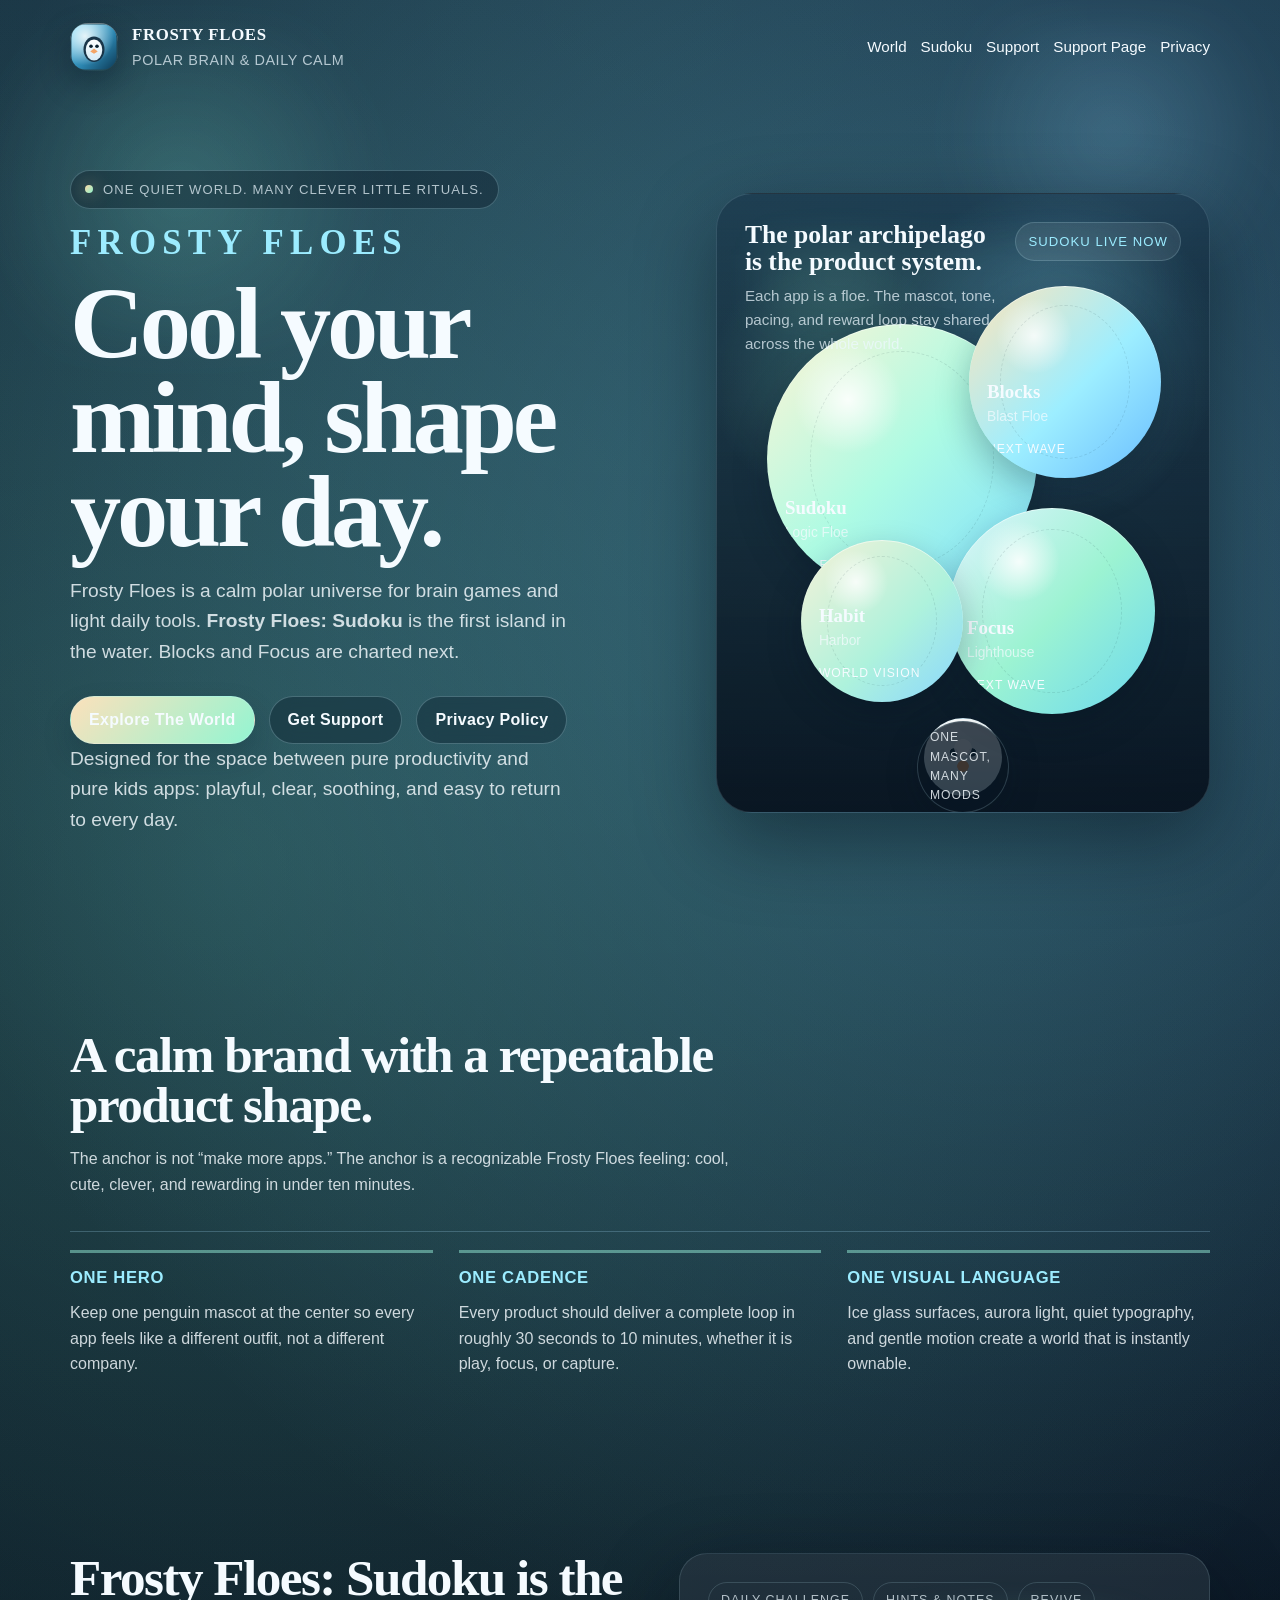
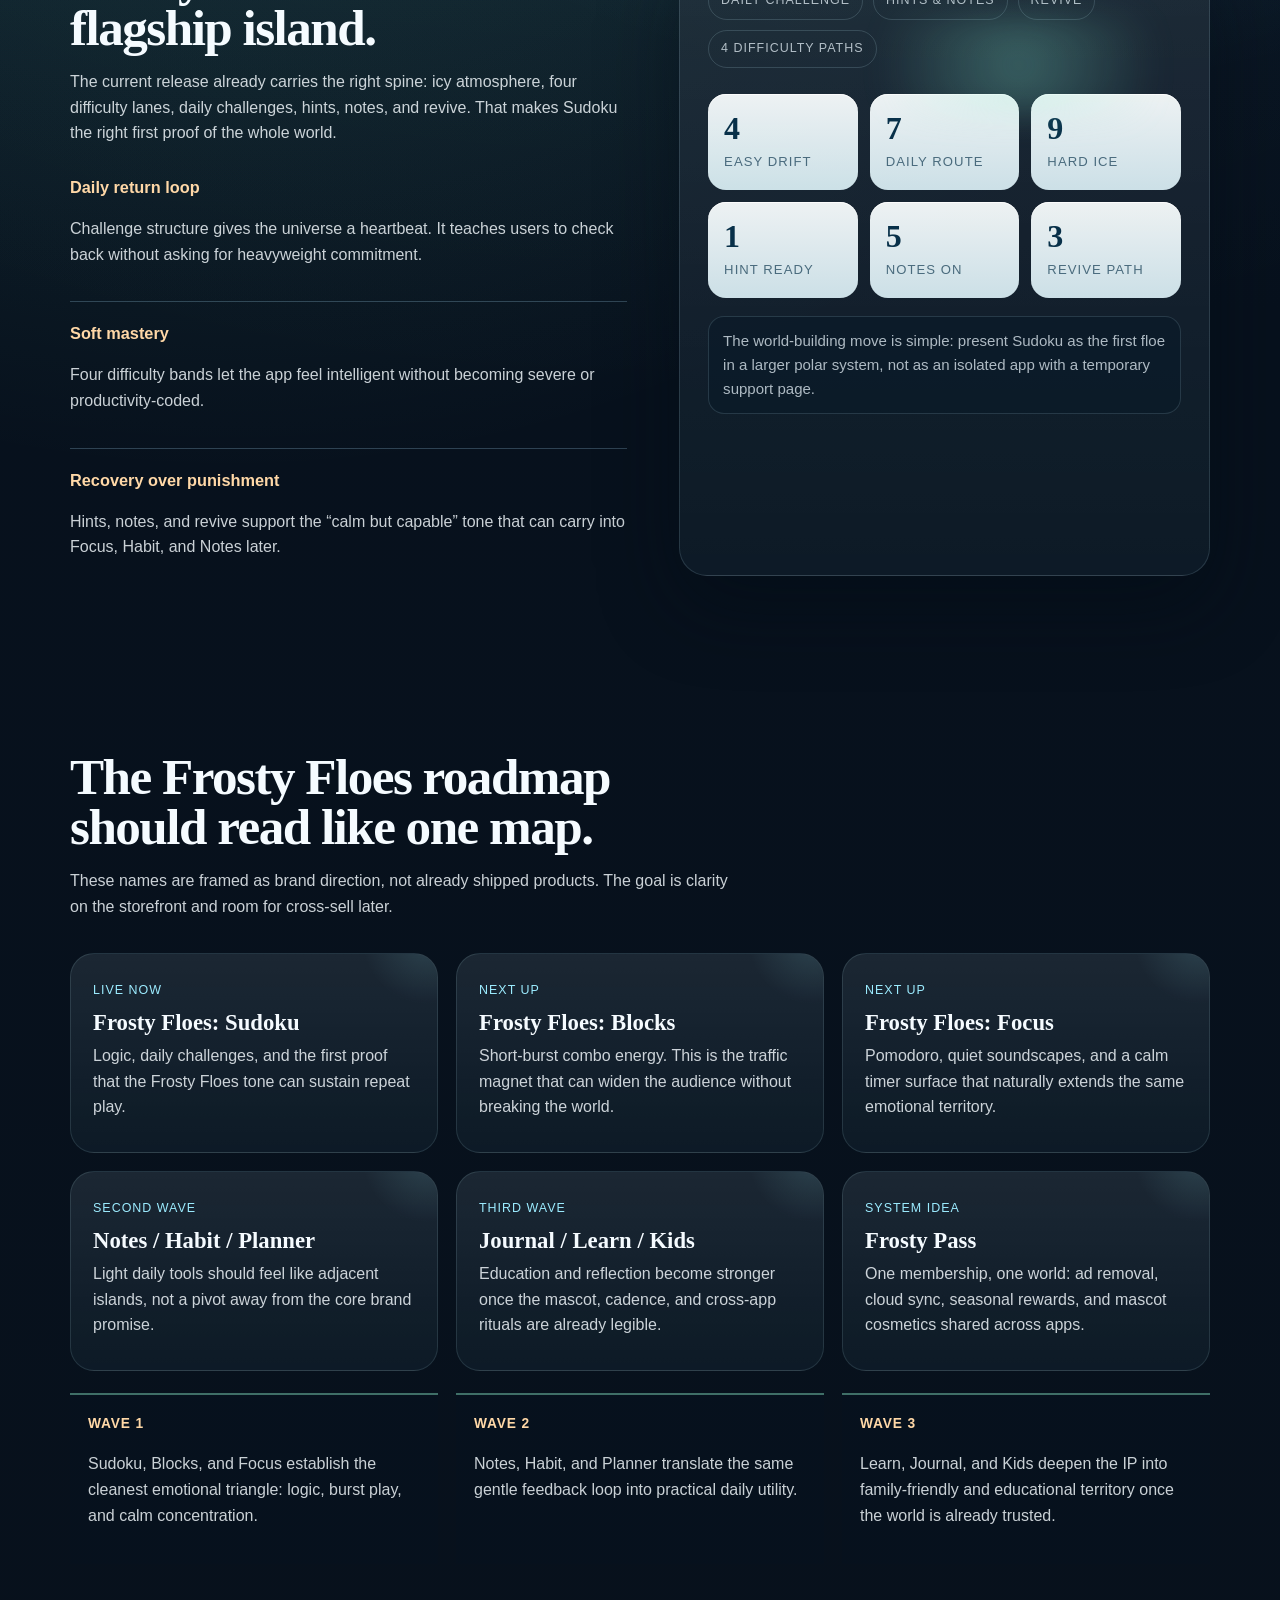
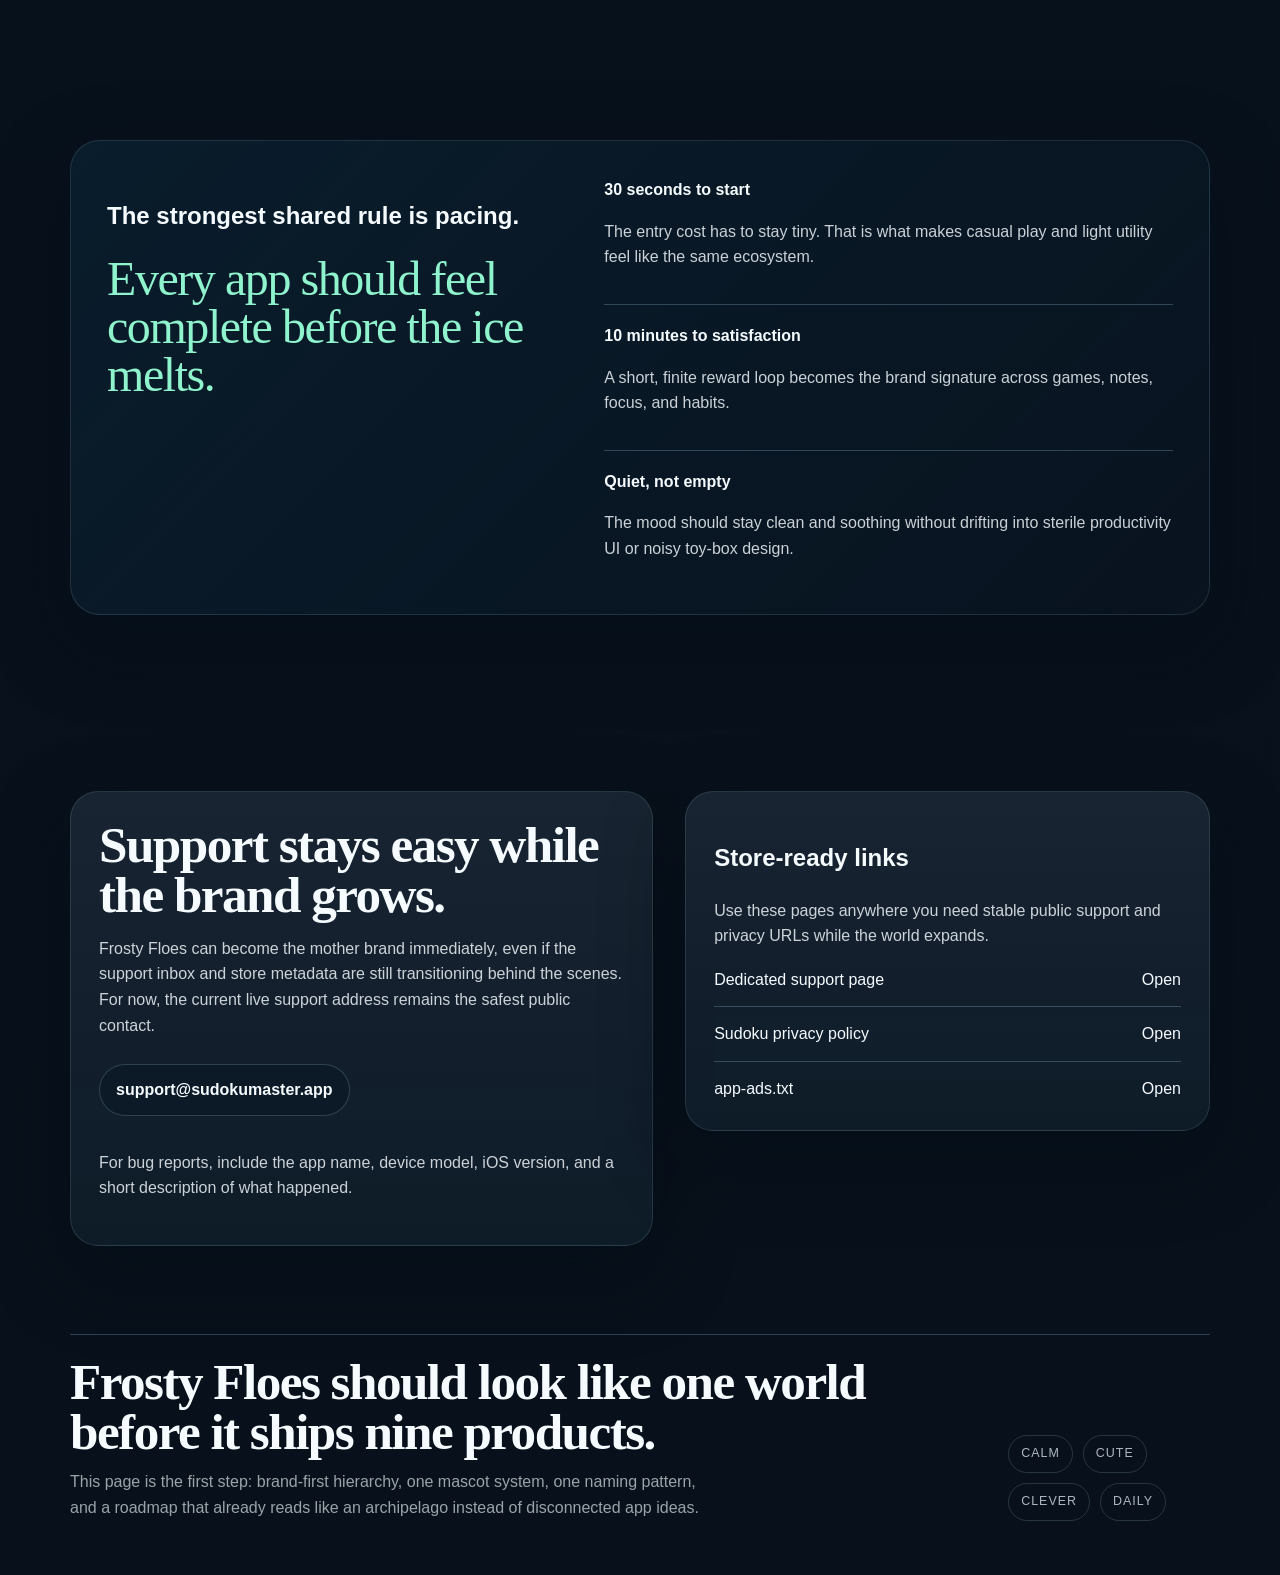
==== index.html @ fed58e24 "Initial Frosty Floes brand site" ====
<!DOCTYPE html>
<html lang="en">
<head>
  <meta charset="UTF-8">
  <meta name="viewport" content="width=device-width, initial-scale=1.0">
  <title>Frosty Floes | Cool Your Mind, Shape Your Day</title>
  <link rel="icon" href="./assets/frosty-floes-mark.svg" type="image/svg+xml">
  <link rel="stylesheet" href="./assets/frosty-floes-brand.css">
  <meta
    name="description"
    content="Frosty Floes is a calm polar world for brain games and light daily tools. Frosty Floes: Sudoku is live now, with Blocks and Focus charted next."
  >
  <style>
    :root {
      --bg-night: #07111d;
      --bg-deep: #0b2034;
      --ice: #edf8ff;
      --mist: rgba(237, 248, 255, 0.72);
      --line: rgba(173, 226, 255, 0.24);
      --line-strong: rgba(173, 226, 255, 0.52);
      --aqua: #9cecff;
      --mint: #8ff4cd;
      --sun: #ffd8a7;
      --ink: #f5fbff;
      --ink-soft: rgba(245, 251, 255, 0.82);
      --panel: rgba(10, 25, 40, 0.56);
      --panel-strong: rgba(10, 25, 40, 0.82);
      --shadow: 0 28px 80px rgba(2, 10, 20, 0.46);
      --content-width: min(1140px, calc(100vw - 40px));
      --title-font: "Iowan Old Style", "Palatino Linotype", "Book Antiqua", Georgia, serif;
      --body-font: "Avenir Next", "Trebuchet MS", "Segoe UI", sans-serif;
    }

    * {
      box-sizing: border-box;
    }

    html {
      scroll-behavior: smooth;
    }

    body {
      margin: 0;
      font-family: var(--body-font);
      color: var(--ink);
      background:
        radial-gradient(circle at 18% 18%, rgba(118, 243, 207, 0.2), transparent 30%),
        radial-gradient(circle at 78% 12%, rgba(114, 213, 255, 0.28), transparent 26%),
        radial-gradient(circle at 50% 0%, rgba(190, 255, 234, 0.08), transparent 42%),
        linear-gradient(180deg, #0d2236 0%, var(--bg-night) 40%, #08111b 100%);
      line-height: 1.6;
      overflow-x: hidden;
    }

    body::before,
    body::after {
      content: "";
      position: fixed;
      inset: auto;
      pointer-events: none;
      z-index: 0;
      filter: blur(18px);
      opacity: 0.78;
      mix-blend-mode: screen;
    }

    body::before {
      top: 4%;
      left: -8%;
      width: 44vw;
      height: 24vw;
      background: radial-gradient(circle, rgba(119, 255, 214, 0.24), transparent 62%);
      animation: aurora-drift 15s ease-in-out infinite alternate;
    }

    body::after {
      top: 2%;
      right: -6%;
      width: 38vw;
      height: 18vw;
      background: radial-gradient(circle, rgba(124, 201, 255, 0.26), transparent 60%);
      animation: aurora-drift 18s ease-in-out infinite alternate-reverse;
    }

    a {
      color: inherit;
    }

    .site-shell {
      position: relative;
      z-index: 1;
    }

    .topbar {
      width: var(--content-width);
      margin: 0 auto;
      padding: 22px 0 0;
      display: flex;
      align-items: center;
      justify-content: space-between;
      gap: 20px;
    }

    .brand-lockup {
      display: flex;
      align-items: center;
      gap: 14px;
      text-decoration: none;
    }

    .brand-mark {
      width: 48px;
      height: 48px;
      border-radius: 18px;
      box-shadow:
        inset 0 1px 0 rgba(255, 255, 255, 0.35),
        0 12px 30px rgba(4, 18, 31, 0.34);
      display: block;
    }

    .brand-text strong {
      display: block;
      font-family: var(--title-font);
      font-size: 1.05rem;
      letter-spacing: 0.04em;
      text-transform: uppercase;
    }

    .brand-text span {
      display: block;
      color: var(--mist);
      font-size: 0.9rem;
      letter-spacing: 0.04em;
      text-transform: uppercase;
    }

    .nav-links {
      display: flex;
      flex-wrap: wrap;
      gap: 14px;
      justify-content: flex-end;
      font-size: 0.95rem;
    }

    .nav-links a {
      color: var(--ink-soft);
      text-decoration: none;
    }

    .nav-links a:hover,
    .nav-links a:focus-visible {
      color: var(--mint);
    }

    .hero {
      min-height: calc(100svh - 30px);
      padding: 34px 0 42px;
      display: flex;
      align-items: center;
    }

    .hero-grid {
      width: var(--content-width);
      margin: 0 auto;
      display: grid;
      grid-template-columns: minmax(0, 1.1fr) minmax(320px, 0.9fr);
      gap: 42px;
      align-items: center;
    }

    .eyebrow {
      display: inline-flex;
      align-items: center;
      gap: 10px;
      padding: 8px 14px;
      border-radius: 999px;
      border: 1px solid rgba(189, 242, 255, 0.24);
      background: rgba(8, 21, 35, 0.38);
      color: var(--mist);
      font-size: 0.82rem;
      letter-spacing: 0.08em;
      text-transform: uppercase;
    }

    .eyebrow::before {
      content: "";
      width: 8px;
      height: 8px;
      border-radius: 999px;
      background: linear-gradient(135deg, var(--sun), var(--mint));
      box-shadow: 0 0 18px rgba(255, 210, 144, 0.75);
    }

    .hero-copy h1 {
      margin: 18px 0 16px;
      font-family: var(--title-font);
      font-size: clamp(3.4rem, 8vw, 6.7rem);
      line-height: 0.92;
      letter-spacing: -0.04em;
      text-wrap: balance;
    }

    .hero-copy h1 span {
      display: block;
      font-size: 0.34em;
      letter-spacing: 0.18em;
      text-transform: uppercase;
      color: var(--aqua);
      margin-bottom: 18px;
    }

    .hero-copy p {
      max-width: 31rem;
      margin: 0;
      color: var(--ink-soft);
      font-size: clamp(1.06rem, 2.2vw, 1.2rem);
    }

    .hero-actions {
      display: flex;
      flex-wrap: wrap;
      gap: 14px;
      margin-top: 28px;
    }

    .button {
      display: inline-flex;
      align-items: center;
      justify-content: center;
      gap: 10px;
      min-height: 48px;
      padding: 0 18px;
      border-radius: 999px;
      border: 1px solid rgba(198, 242, 255, 0.26);
      text-decoration: none;
      font-weight: 700;
      letter-spacing: 0.02em;
      transition: transform 160ms ease, border-color 160ms ease, background 160ms ease;
    }

    .button:hover,
    .button:focus-visible {
      transform: translateY(-2px);
      border-color: rgba(198, 242, 255, 0.52);
    }

    .button-primary {
      color: #032031;
      background: linear-gradient(135deg, #fce1bb 0%, #93f5d2 100%);
      box-shadow: 0 14px 28px rgba(7, 33, 44, 0.22);
    }

    .button-secondary {
      color: var(--ink);
      background: rgba(7, 24, 37, 0.38);
      backdrop-filter: blur(10px);
    }

    .launch-note {
      margin-top: 20px;
      color: rgba(245, 251, 255, 0.68);
      font-size: 0.95rem;
    }

    .hero-map {
      position: relative;
      min-height: 620px;
      isolation: isolate;
      border-radius: 36px;
      border: 1px solid rgba(198, 242, 255, 0.14);
      background:
        radial-gradient(circle at 68% 26%, rgba(120, 229, 255, 0.24), transparent 30%),
        radial-gradient(circle at 24% 30%, rgba(144, 248, 208, 0.18), transparent 22%),
        linear-gradient(180deg, rgba(11, 25, 40, 0.38), rgba(7, 17, 29, 0.92)),
        linear-gradient(180deg, rgba(32, 95, 138, 0.16), rgba(11, 33, 47, 0.06));
      box-shadow: var(--shadow);
      overflow: hidden;
    }

    .hero-map::before {
      content: "";
      position: absolute;
      inset: 7% 8% auto 8%;
      height: 90px;
      background:
        radial-gradient(circle at 20% 40%, rgba(153, 244, 204, 0.16), transparent 46%),
        radial-gradient(circle at 72% 54%, rgba(166, 231, 255, 0.16), transparent 44%);
      filter: blur(18px);
      opacity: 0.8;
      animation: aurora-drift 12s ease-in-out infinite alternate;
    }

    .map-title {
      position: absolute;
      top: 28px;
      left: 28px;
      right: 28px;
      z-index: 3;
      display: flex;
      align-items: flex-start;
      justify-content: space-between;
      gap: 16px;
    }

    .map-title h2 {
      margin: 0;
      font-family: var(--title-font);
      font-size: 1.6rem;
      line-height: 1.05;
    }

    .map-title p {
      margin: 8px 0 0;
      max-width: 19rem;
      color: var(--mist);
      font-size: 0.95rem;
    }

    .status-tag {
      padding: 8px 12px;
      border-radius: 999px;
      background: rgba(255, 255, 255, 0.08);
      border: 1px solid rgba(198, 242, 255, 0.18);
      color: var(--aqua);
      white-space: nowrap;
      font-size: 0.82rem;
      letter-spacing: 0.08em;
      text-transform: uppercase;
    }

    .island {
      position: absolute;
      z-index: 2;
      display: flex;
      flex-direction: column;
      justify-content: flex-end;
      padding: 18px;
      border-radius: 999px;
      color: #062537;
      text-decoration: none;
      box-shadow:
        inset 0 1px 0 rgba(255, 255, 255, 0.54),
        0 14px 34px rgba(4, 18, 31, 0.28);
      transition: transform 180ms ease, box-shadow 180ms ease;
      overflow: hidden;
    }

    .island:hover,
    .island:focus-visible {
      transform: translateY(-5px) scale(1.015);
      box-shadow:
        inset 0 1px 0 rgba(255, 255, 255, 0.54),
        0 18px 40px rgba(4, 18, 31, 0.34);
    }

    .island::before {
      content: "";
      position: absolute;
      inset: 10% 16%;
      border-radius: 50%;
      border: 1px dashed rgba(7, 31, 46, 0.1);
    }

    .island strong,
    .island span,
    .island small {
      position: relative;
      z-index: 1;
    }

    .island strong {
      display: block;
      font-family: var(--title-font);
      font-size: 1.18rem;
      line-height: 1;
    }

    .island span {
      display: block;
      margin-top: 5px;
      font-size: 0.86rem;
      opacity: 0.72;
    }

    .island small {
      margin-top: 12px;
      font-size: 0.76rem;
      letter-spacing: 0.08em;
      text-transform: uppercase;
    }

    .island-sudoku {
      top: 130px;
      left: 50px;
      width: 270px;
      height: 270px;
      background:
        radial-gradient(circle at 30% 28%, rgba(255, 255, 255, 0.88), transparent 20%),
        linear-gradient(135deg, #fff4d5 0%, #aefbe3 50%, #7ddfff 100%);
      animation: floe-bob 7s ease-in-out infinite;
    }

    .island-blocks {
      top: 92px;
      right: 48px;
      width: 192px;
      height: 192px;
      background:
        radial-gradient(circle at 34% 26%, rgba(255, 255, 255, 0.8), transparent 20%),
        linear-gradient(135deg, #ffe5bb 0%, #9deeff 55%, #69bcff 100%);
      animation: floe-bob 8s ease-in-out infinite 0.8s;
    }

    .island-focus {
      right: 54px;
      bottom: 98px;
      width: 206px;
      height: 206px;
      background:
        radial-gradient(circle at 34% 26%, rgba(255, 255, 255, 0.86), transparent 20%),
        linear-gradient(135deg, #dff4ff 0%, #9cf3d2 52%, #6ad8ef 100%);
      animation: floe-bob 8.8s ease-in-out infinite 1.2s;
    }

    .island-habit {
      left: 84px;
      bottom: 110px;
      width: 162px;
      height: 162px;
      background:
        radial-gradient(circle at 34% 26%, rgba(255, 255, 255, 0.82), transparent 20%),
        linear-gradient(135deg, #f7f2d8 0%, #aef2dc 58%, #89d6ff 100%);
      animation: floe-bob 9.4s ease-in-out infinite 0.4s;
    }

    .route {
      position: absolute;
      border-top: 1px dashed rgba(185, 238, 255, 0.24);
      transform-origin: left center;
    }

    .route-a {
      left: 250px;
      top: 238px;
      width: 150px;
      transform: rotate(-18deg);
    }

    .route-b {
      left: 220px;
      top: 348px;
      width: 208px;
      transform: rotate(24deg);
    }

    .route-c {
      right: 164px;
      bottom: 178px;
      width: 136px;
      transform: rotate(-46deg);
    }

    .penguin-crest {
      position: absolute;
      left: 50%;
      bottom: 16px;
      transform: translateX(-50%);
      display: grid;
      place-items: center;
      z-index: 1;
      width: 78px;
      height: 78px;
      border-radius: 50%;
      border: 1px solid rgba(211, 245, 255, 0.24);
      background:
        radial-gradient(circle at 50% 38%, rgba(255, 255, 255, 0.92) 0 14%, transparent 15%),
        radial-gradient(circle at 38% 44%, #08202f 0 6%, transparent 7%),
        radial-gradient(circle at 62% 44%, #08202f 0 6%, transparent 7%),
        radial-gradient(circle at 50% 62%, #f3a35f 0 9%, transparent 10%),
        linear-gradient(180deg, rgba(253, 255, 255, 0.96), rgba(210, 235, 244, 0.94));
      color: #0c2e42;
      box-shadow:
        inset 0 1px 0 rgba(255, 255, 255, 0.45),
        0 18px 36px rgba(4, 18, 31, 0.34);
      animation: crest-glow 6s ease-in-out infinite;
    }

    .penguin-crest span {
      position: absolute;
      bottom: -18px;
      display: inline-flex;
      align-items: center;
      justify-content: center;
      min-width: 92px;
      padding: 6px 12px;
      border-radius: 999px;
      background: rgba(9, 22, 35, 0.78);
      border: 1px solid rgba(198, 242, 255, 0.18);
      color: var(--ink-soft);
      font-size: 0.76rem;
      letter-spacing: 0.08em;
      text-transform: uppercase;
    }

    section {
      width: var(--content-width);
      margin: 0 auto;
      padding: 88px 0;
    }

    .section-header {
      max-width: 42rem;
      margin-bottom: 34px;
    }

    .section-header p,
    .body-copy {
      color: var(--ink-soft);
    }

    .section-header h2,
    .feature-copy h2,
    .support-callout h2,
    .closing-copy h2 {
      margin: 0 0 12px;
      font-family: var(--title-font);
      font-size: clamp(2.2rem, 4vw, 3.2rem);
      line-height: 0.98;
      letter-spacing: -0.03em;
    }

    .principles {
      display: grid;
      grid-template-columns: repeat(3, minmax(0, 1fr));
      gap: 26px;
      padding-top: 18px;
      border-top: 1px solid var(--line);
    }

    .principle {
      padding-top: 12px;
      border-top: 3px solid rgba(148, 236, 213, 0.5);
    }

    .principle strong {
      display: block;
      margin-bottom: 8px;
      font-size: 1.04rem;
      letter-spacing: 0.04em;
      text-transform: uppercase;
      color: var(--aqua);
    }

    .principle p {
      margin: 0;
      color: var(--ink-soft);
    }

    .feature-grid {
      display: grid;
      grid-template-columns: minmax(0, 1.04fr) minmax(0, 0.96fr);
      gap: 34px;
      align-items: stretch;
    }

    .feature-copy {
      padding-right: 18px;
    }

    .feature-list {
      display: grid;
      gap: 18px;
      margin-top: 28px;
    }

    .feature-item {
      padding: 0 0 18px;
      border-bottom: 1px solid var(--line);
    }

    .feature-item:last-child {
      border-bottom: none;
      padding-bottom: 0;
    }

    .feature-item strong {
      display: block;
      margin-bottom: 6px;
      color: var(--sun);
      font-size: 1.02rem;
    }

    .feature-visual {
      position: relative;
      padding: 28px;
      border-radius: 28px;
      background:
        linear-gradient(180deg, rgba(255, 255, 255, 0.08), rgba(255, 255, 255, 0.02)),
        var(--panel);
      border: 1px solid rgba(198, 242, 255, 0.14);
      box-shadow: var(--shadow);
      overflow: hidden;
    }

    .feature-visual::before {
      content: "";
      position: absolute;
      inset: auto -10% 74% 18%;
      height: 100px;
      background: radial-gradient(circle, rgba(136, 241, 214, 0.28), transparent 56%);
      filter: blur(16px);
    }

    .sudoku-board {
      display: grid;
      grid-template-columns: repeat(3, minmax(0, 1fr));
      gap: 12px;
      margin-top: 26px;
    }

    .sudoku-cell {
      padding: 18px 16px;
      border-radius: 18px;
      background:
        linear-gradient(180deg, rgba(251, 255, 255, 0.94), rgba(224, 245, 251, 0.9));
      color: #083049;
      min-height: 96px;
      display: flex;
      flex-direction: column;
      justify-content: space-between;
      box-shadow: inset 0 1px 0 rgba(255, 255, 255, 0.82);
    }

    .sudoku-cell strong {
      font-family: var(--title-font);
      font-size: 2rem;
      line-height: 1;
    }

    .sudoku-cell span {
      font-size: 0.82rem;
      text-transform: uppercase;
      letter-spacing: 0.08em;
      color: rgba(8, 48, 73, 0.68);
    }

    .mini-note {
      margin-top: 18px;
      padding: 12px 14px;
      border-radius: 16px;
      border: 1px solid rgba(198, 242, 255, 0.14);
      background: rgba(7, 25, 39, 0.42);
      color: var(--mist);
      font-size: 0.94rem;
    }

    .world-grid {
      display: grid;
      grid-template-columns: repeat(3, minmax(0, 1fr));
      gap: 18px;
    }

    .world-card {
      position: relative;
      padding: 22px 22px 20px;
      border-radius: 24px;
      background:
        linear-gradient(180deg, rgba(255, 255, 255, 0.08), rgba(255, 255, 255, 0.02)),
        var(--panel);
      border: 1px solid rgba(198, 242, 255, 0.12);
      min-height: 200px;
      overflow: hidden;
    }

    .world-card::before {
      content: "";
      position: absolute;
      inset: auto -18% 70% auto;
      width: 150px;
      height: 150px;
      border-radius: 50%;
      background: radial-gradient(circle, rgba(154, 238, 255, 0.14), transparent 62%);
    }

    .world-card strong {
      display: block;
      margin: 0 0 8px;
      font-family: var(--title-font);
      font-size: 1.42rem;
      line-height: 1.04;
    }

    .world-card .status {
      display: inline-block;
      margin-bottom: 10px;
      color: var(--aqua);
      font-size: 0.78rem;
      letter-spacing: 0.08em;
      text-transform: uppercase;
    }

    .world-card p {
      margin: 0;
      color: var(--ink-soft);
    }

    .timeline {
      display: grid;
      grid-template-columns: repeat(3, minmax(0, 1fr));
      gap: 18px;
      margin-top: 22px;
    }

    .timeline-step {
      padding: 18px 18px 20px;
      border-top: 2px solid rgba(143, 244, 205, 0.42);
      background: rgba(7, 21, 34, 0.3);
    }

    .timeline-step strong {
      display: block;
      margin-bottom: 8px;
      color: var(--sun);
      letter-spacing: 0.06em;
      text-transform: uppercase;
      font-size: 0.86rem;
    }

    .philosophy {
      display: grid;
      grid-template-columns: minmax(0, 0.9fr) minmax(0, 1.1fr);
      gap: 32px;
      align-items: start;
      padding: 36px;
      border-radius: 30px;
      background:
        linear-gradient(135deg, rgba(10, 30, 45, 0.92), rgba(9, 20, 33, 0.7));
      border: 1px solid rgba(198, 242, 255, 0.12);
      box-shadow: var(--shadow);
    }

    .philosophy-quote {
      font-family: var(--title-font);
      font-size: clamp(2rem, 4vw, 3rem);
      line-height: 1;
      letter-spacing: -0.03em;
      color: var(--mint);
    }

    .philosophy-points {
      display: grid;
      gap: 18px;
    }

    .philosophy-points div {
      padding-bottom: 18px;
      border-bottom: 1px solid var(--line);
    }

    .philosophy-points div:last-child {
      padding-bottom: 0;
      border-bottom: none;
    }

    .support-grid {
      display: grid;
      grid-template-columns: minmax(0, 1fr) minmax(290px, 0.9fr);
      gap: 32px;
      align-items: start;
    }

    .support-callout,
    .legal-panel {
      padding: 28px;
      border-radius: 28px;
      border: 1px solid rgba(198, 242, 255, 0.12);
      background:
        linear-gradient(180deg, rgba(255, 255, 255, 0.06), rgba(255, 255, 255, 0.02)),
        var(--panel-strong);
      box-shadow: var(--shadow);
    }

    .support-callout p,
    .legal-panel p,
    .legal-links a {
      color: var(--ink-soft);
    }

    .support-email {
      display: inline-flex;
      align-items: center;
      gap: 10px;
      padding: 12px 16px;
      border-radius: 999px;
      border: 1px solid rgba(198, 242, 255, 0.18);
      background: rgba(8, 24, 38, 0.44);
      text-decoration: none;
      font-weight: 700;
      margin: 10px 0 18px;
    }

    .support-email:hover,
    .support-email:focus-visible {
      border-color: rgba(198, 242, 255, 0.42);
    }

    .legal-links {
      display: grid;
      gap: 14px;
      margin-top: 18px;
    }

    .legal-links a {
      display: flex;
      align-items: center;
      justify-content: space-between;
      gap: 12px;
      text-decoration: none;
      padding-bottom: 14px;
      border-bottom: 1px solid var(--line);
    }

    .legal-links a:last-child {
      padding-bottom: 0;
      border-bottom: none;
    }

    .closing {
      padding-top: 0;
      padding-bottom: 54px;
    }

    .closing-copy {
      display: flex;
      align-items: end;
      justify-content: space-between;
      gap: 22px;
      padding-top: 22px;
      border-top: 1px solid var(--line);
    }

    .closing-copy p {
      margin: 0;
      max-width: 40rem;
      color: rgba(245, 251, 255, 0.62);
    }

    .badge-row {
      display: flex;
      flex-wrap: wrap;
      gap: 10px;
    }

    .badge {
      padding: 8px 12px;
      border-radius: 999px;
      border: 1px solid rgba(198, 242, 255, 0.16);
      color: var(--mist);
      font-size: 0.78rem;
      letter-spacing: 0.08em;
      text-transform: uppercase;
    }

    @keyframes aurora-drift {
      0% { transform: translate3d(-10px, 0, 0) scale(0.98); }
      100% { transform: translate3d(14px, 10px, 0) scale(1.04); }
    }

    @keyframes floe-bob {
      0%, 100% { transform: translateY(0); }
      50% { transform: translateY(-8px); }
    }

    @keyframes crest-glow {
      0%, 100% { box-shadow: inset 0 1px 0 rgba(255, 255, 255, 0.45), 0 18px 36px rgba(4, 18, 31, 0.34); }
      50% { box-shadow: inset 0 1px 0 rgba(255, 255, 255, 0.45), 0 18px 46px rgba(105, 216, 239, 0.26); }
    }

    @media (max-width: 980px) {
      .hero {
        min-height: auto;
      }

      .hero-grid,
      .feature-grid,
      .philosophy,
      .support-grid,
      .closing-copy {
        grid-template-columns: 1fr;
      }

      .principles,
      .world-grid,
      .timeline {
        grid-template-columns: repeat(2, minmax(0, 1fr));
      }

      .hero-map {
        min-height: 700px;
      }

      .topbar {
        align-items: flex-start;
        flex-direction: column;
      }
    }

    @media (max-width: 720px) {
      :root {
        --content-width: min(100vw - 28px, 100%);
      }

      .hero-copy h1 {
        font-size: clamp(3rem, 18vw, 4.6rem);
      }

      .hero-map {
        min-height: 760px;
      }

      .map-title {
        position: static;
        padding: 24px 24px 0;
        display: block;
      }

      .status-tag {
        display: inline-flex;
        margin-top: 16px;
      }

      .island-sudoku {
        top: 152px;
        left: 24px;
        width: 230px;
        height: 230px;
      }

      .island-blocks {
        top: 116px;
        right: 24px;
        width: 150px;
        height: 150px;
      }

      .island-focus {
        right: 22px;
        bottom: 118px;
        width: 166px;
        height: 166px;
      }

      .island-habit {
        left: 24px;
        bottom: 136px;
        width: 136px;
        height: 136px;
      }

      .route-a {
        left: 214px;
        top: 252px;
        width: 110px;
      }

      .route-b {
        left: 164px;
        top: 386px;
        width: 164px;
      }

      .route-c {
        right: 140px;
        bottom: 204px;
        width: 100px;
      }

      .penguin-crest {
        bottom: 18px;
      }

      .principles,
      .world-grid,
      .timeline,
      .sudoku-board {
        grid-template-columns: 1fr;
      }

      section {
        padding: 68px 0;
      }

      .feature-visual,
      .support-callout,
      .legal-panel,
      .philosophy {
        padding: 22px;
      }
    }

    @media (prefers-reduced-motion: reduce) {
      html {
        scroll-behavior: auto;
      }

      *,
      *::before,
      *::after {
        animation: none !important;
        transition: none !important;
      }
    }
  </style>
</head>
<body class="ff-page">
  <div class="site-shell">
    <header class="topbar">
      <a class="brand-lockup" href="#top" aria-label="Frosty Floes home">
        <img class="brand-mark" src="./assets/frosty-floes-mark.svg" alt="">
        <span class="brand-text">
          <strong>Frosty Floes</strong>
          <span>Polar Brain &amp; Daily Calm</span>
        </span>
      </a>

      <nav class="nav-links" aria-label="Primary">
        <a href="#world">World</a>
        <a href="#sudoku">Sudoku</a>
        <a href="#support">Support</a>
        <a href="./support.html">Support Page</a>
        <a href="./privacy-policy.html">Privacy</a>
      </nav>
    </header>

    <main id="top">
      <section class="hero">
        <div class="hero-grid">
          <div class="hero-copy">
            <div class="eyebrow">One quiet world. Many clever little rituals.</div>
            <h1>
              <span>Frosty Floes</span>
              Cool your mind, shape your day.
            </h1>
            <p>
              Frosty Floes is a calm polar universe for brain games and light daily tools.
              <strong>Frosty Floes: Sudoku</strong> is the first island in the water. Blocks and Focus are charted next.
            </p>

            <div class="hero-actions">
              <a class="button button-primary" href="#world">Explore The World</a>
              <a class="button button-secondary" href="./support.html">Get Support</a>
              <a class="button button-secondary" href="./privacy-policy.html">Privacy Policy</a>
            </div>

            <p class="launch-note">
              Designed for the space between pure productivity and pure kids apps:
              playful, clear, soothing, and easy to return to every day.
            </p>
          </div>

          <div class="hero-map" aria-label="Frosty Floes world map">
            <div class="map-title">
              <div>
                <h2>The polar archipelago is the product system.</h2>
                <p>Each app is a floe. The mascot, tone, pacing, and reward loop stay shared across the whole world.</p>
              </div>
              <div class="status-tag">Sudoku live now</div>
            </div>

            <a class="island island-sudoku" href="#sudoku" aria-label="Frosty Floes Sudoku">
              <strong>Sudoku</strong>
              <span>Logic Floe</span>
              <small>Live flagship</small>
            </a>

            <a class="island island-blocks" href="#world" aria-label="Frosty Floes Blocks roadmap">
              <strong>Blocks</strong>
              <span>Blast Floe</span>
              <small>Next wave</small>
            </a>

            <a class="island island-focus" href="#world" aria-label="Frosty Floes Focus roadmap">
              <strong>Focus</strong>
              <span>Lighthouse</span>
              <small>Next wave</small>
            </a>

            <a class="island island-habit" href="#world" aria-label="Frosty Floes Habit roadmap">
              <strong>Habit</strong>
              <span>Harbor</span>
              <small>World vision</small>
            </a>

            <span class="route route-a" aria-hidden="true"></span>
            <span class="route route-b" aria-hidden="true"></span>
            <span class="route route-c" aria-hidden="true"></span>

            <div class="penguin-crest" aria-hidden="true">
              <span>One mascot, many moods</span>
            </div>
          </div>
        </div>
      </section>

      <section aria-labelledby="core-positioning">
        <div class="section-header">
          <h2 id="core-positioning">A calm brand with a repeatable product shape.</h2>
          <p>
            The anchor is not “make more apps.” The anchor is a recognizable Frosty Floes feeling:
            cool, cute, clever, and rewarding in under ten minutes.
          </p>
        </div>

        <div class="principles">
          <div class="principle">
            <strong>One hero</strong>
            <p>Keep one penguin mascot at the center so every app feels like a different outfit, not a different company.</p>
          </div>
          <div class="principle">
            <strong>One cadence</strong>
            <p>Every product should deliver a complete loop in roughly 30 seconds to 10 minutes, whether it is play, focus, or capture.</p>
          </div>
          <div class="principle">
            <strong>One visual language</strong>
            <p>Ice glass surfaces, aurora light, quiet typography, and gentle motion create a world that is instantly ownable.</p>
          </div>
        </div>
      </section>

      <section id="sudoku" aria-labelledby="flagship-title">
        <div class="feature-grid">
          <div class="feature-copy">
            <h2 id="flagship-title">Frosty Floes: Sudoku is the flagship island.</h2>
            <p class="body-copy">
              The current release already carries the right spine: icy atmosphere, four difficulty lanes,
              daily challenges, hints, notes, and revive. That makes Sudoku the right first proof of the whole world.
            </p>

            <div class="feature-list">
              <div class="feature-item">
                <strong>Daily return loop</strong>
                <p class="body-copy">Challenge structure gives the universe a heartbeat. It teaches users to check back without asking for heavyweight commitment.</p>
              </div>
              <div class="feature-item">
                <strong>Soft mastery</strong>
                <p class="body-copy">Four difficulty bands let the app feel intelligent without becoming severe or productivity-coded.</p>
              </div>
              <div class="feature-item">
                <strong>Recovery over punishment</strong>
                <p class="body-copy">Hints, notes, and revive support the “calm but capable” tone that can carry into Focus, Habit, and Notes later.</p>
              </div>
            </div>
          </div>

          <div class="feature-visual" aria-label="Sudoku feature summary">
            <div class="badge-row">
              <span class="badge">Daily Challenge</span>
              <span class="badge">Hints &amp; Notes</span>
              <span class="badge">Revive</span>
              <span class="badge">4 Difficulty Paths</span>
            </div>

            <div class="sudoku-board">
              <div class="sudoku-cell">
                <strong>4</strong>
                <span>Easy Drift</span>
              </div>
              <div class="sudoku-cell">
                <strong>7</strong>
                <span>Daily Route</span>
              </div>
              <div class="sudoku-cell">
                <strong>9</strong>
                <span>Hard Ice</span>
              </div>
              <div class="sudoku-cell">
                <strong>1</strong>
                <span>Hint Ready</span>
              </div>
              <div class="sudoku-cell">
                <strong>5</strong>
                <span>Notes On</span>
              </div>
              <div class="sudoku-cell">
                <strong>3</strong>
                <span>Revive Path</span>
              </div>
            </div>

            <p class="mini-note">
              The world-building move is simple: present Sudoku as the first floe in a larger polar system,
              not as an isolated app with a temporary support page.
            </p>
          </div>
        </div>
      </section>

      <section id="world" aria-labelledby="world-title">
        <div class="section-header">
          <h2 id="world-title">The Frosty Floes roadmap should read like one map.</h2>
          <p>
            These names are framed as brand direction, not already shipped products. The goal is clarity on the storefront and room for cross-sell later.
          </p>
        </div>

        <div class="world-grid">
          <article class="world-card">
            <span class="status">Live now</span>
            <strong>Frosty Floes: Sudoku</strong>
            <p>Logic, daily challenges, and the first proof that the Frosty Floes tone can sustain repeat play.</p>
          </article>
          <article class="world-card">
            <span class="status">Next up</span>
            <strong>Frosty Floes: Blocks</strong>
            <p>Short-burst combo energy. This is the traffic magnet that can widen the audience without breaking the world.</p>
          </article>
          <article class="world-card">
            <span class="status">Next up</span>
            <strong>Frosty Floes: Focus</strong>
            <p>Pomodoro, quiet soundscapes, and a calm timer surface that naturally extends the same emotional territory.</p>
          </article>
          <article class="world-card">
            <span class="status">Second wave</span>
            <strong>Notes / Habit / Planner</strong>
            <p>Light daily tools should feel like adjacent islands, not a pivot away from the core brand promise.</p>
          </article>
          <article class="world-card">
            <span class="status">Third wave</span>
            <strong>Journal / Learn / Kids</strong>
            <p>Education and reflection become stronger once the mascot, cadence, and cross-app rituals are already legible.</p>
          </article>
          <article class="world-card">
            <span class="status">System idea</span>
            <strong>Frosty Pass</strong>
            <p>One membership, one world: ad removal, cloud sync, seasonal rewards, and mascot cosmetics shared across apps.</p>
          </article>
        </div>

        <div class="timeline" aria-label="Suggested release order">
          <div class="timeline-step">
            <strong>Wave 1</strong>
            <p class="body-copy">Sudoku, Blocks, and Focus establish the cleanest emotional triangle: logic, burst play, and calm concentration.</p>
          </div>
          <div class="timeline-step">
            <strong>Wave 2</strong>
            <p class="body-copy">Notes, Habit, and Planner translate the same gentle feedback loop into practical daily utility.</p>
          </div>
          <div class="timeline-step">
            <strong>Wave 3</strong>
            <p class="body-copy">Learn, Journal, and Kids deepen the IP into family-friendly and educational territory once the world is already trusted.</p>
          </div>
        </div>
      </section>

      <section aria-labelledby="philosophy-title">
        <div class="philosophy">
          <div>
            <h2 id="philosophy-title">The strongest shared rule is pacing.</h2>
            <div class="philosophy-quote">Every app should feel complete before the ice melts.</div>
          </div>
          <div class="philosophy-points">
            <div>
              <strong>30 seconds to start</strong>
              <p class="body-copy">The entry cost has to stay tiny. That is what makes casual play and light utility feel like the same ecosystem.</p>
            </div>
            <div>
              <strong>10 minutes to satisfaction</strong>
              <p class="body-copy">A short, finite reward loop becomes the brand signature across games, notes, focus, and habits.</p>
            </div>
            <div>
              <strong>Quiet, not empty</strong>
              <p class="body-copy">The mood should stay clean and soothing without drifting into sterile productivity UI or noisy toy-box design.</p>
            </div>
          </div>
        </div>
      </section>

      <section id="support" aria-labelledby="support-title">
        <div class="support-grid">
          <div class="support-callout">
            <h2 id="support-title">Support stays easy while the brand grows.</h2>
            <p>
              Frosty Floes can become the mother brand immediately, even if the support inbox and store metadata are still transitioning behind the scenes.
              For now, the current live support address remains the safest public contact.
            </p>
            <a class="support-email" href="mailto:support@sudokumaster.app">support@sudokumaster.app</a>
            <p>
              For bug reports, include the app name, device model, iOS version, and a short description of what happened.
            </p>
          </div>

          <aside class="legal-panel">
            <h2>Store-ready links</h2>
            <p>Use these pages anywhere you need stable public support and privacy URLs while the world expands.</p>
            <div class="legal-links">
              <a href="./support.html">
                <span>Dedicated support page</span>
                <span>Open</span>
              </a>
              <a href="./privacy-policy.html">
                <span>Sudoku privacy policy</span>
                <span>Open</span>
              </a>
              <a href="./app-ads.txt">
                <span>app-ads.txt</span>
                <span>Open</span>
              </a>
            </div>
          </aside>
        </div>
      </section>

      <section class="closing" aria-labelledby="closing-title">
        <div class="closing-copy">
          <div>
            <h2 id="closing-title">Frosty Floes should look like one world before it ships nine products.</h2>
            <p>
              This page is the first step: brand-first hierarchy, one mascot system, one naming pattern, and a roadmap that already reads like an archipelago instead of disconnected app ideas.
            </p>
          </div>
          <div class="badge-row" aria-label="Brand pillars">
            <span class="badge">Calm</span>
            <span class="badge">Cute</span>
            <span class="badge">Clever</span>
            <span class="badge">Daily</span>
          </div>
        </div>
      </section>
    </main>
  </div>
</body>
</html>
---- assets/frosty-floes-brand.css ----
:root {
  --ff-bg-night: #07111d;
  --ff-bg-deep: #0b2034;
  --ff-bg-light: #f3f8fc;
  --ff-ink: #f5fbff;
  --ff-ink-dark: #142231;
  --ff-ink-soft: rgba(245, 251, 255, 0.82);
  --ff-muted-dark: #4a6478;
  --ff-aqua: #9cecff;
  --ff-mint: #8ff4cd;
  --ff-sun: #ffd8a7;
  --ff-line: rgba(173, 226, 255, 0.24);
  --ff-line-strong: rgba(173, 226, 255, 0.5);
  --ff-panel: rgba(10, 25, 40, 0.74);
  --ff-panel-soft: rgba(10, 25, 40, 0.52);
  --ff-panel-light: #ffffff;
  --ff-shadow: 0 24px 60px rgba(2, 10, 20, 0.34);
  --ff-radius-lg: 30px;
  --ff-radius-md: 22px;
  --ff-radius-sm: 16px;
  --ff-max: min(1140px, calc(100vw - 40px));
  --ff-title-font: "Iowan Old Style", "Palatino Linotype", "Book Antiqua", Georgia, serif;
  --ff-body-font: "Avenir Next", "Trebuchet MS", "Segoe UI", sans-serif;
}

* {
  box-sizing: border-box;
}

html {
  scroll-behavior: smooth;
}

body {
  margin: 0;
  line-height: 1.6;
}

body.ff-page {
  font-family: var(--ff-body-font);
  color: var(--ff-ink);
  background:
    radial-gradient(circle at 18% 18%, rgba(118, 243, 207, 0.2), transparent 30%),
    radial-gradient(circle at 78% 12%, rgba(114, 213, 255, 0.28), transparent 26%),
    radial-gradient(circle at 50% 0%, rgba(190, 255, 234, 0.08), transparent 42%),
    linear-gradient(180deg, #0d2236 0%, var(--ff-bg-night) 40%, #08111b 100%);
}

body.ff-page--light {
  font-family: var(--ff-body-font);
  color: var(--ff-ink-dark);
  background: var(--ff-bg-light);
}

body.ff-page a,
body.ff-page--light a {
  color: inherit;
}

.ff-site-shell {
  position: relative;
  z-index: 1;
}

.ff-topbar,
.ff-main {
  width: var(--ff-max);
  margin: 0 auto;
}

.ff-topbar {
  padding: 22px 0 0;
  display: flex;
  align-items: center;
  justify-content: space-between;
  gap: 18px;
}

.ff-topline {
  display: flex;
  flex-wrap: wrap;
  align-items: center;
  justify-content: space-between;
  gap: 14px;
  margin-bottom: 20px;
}

.ff-brand-lockup {
  display: inline-flex;
  align-items: center;
  gap: 14px;
  text-decoration: none;
}

.ff-brand-mark {
  width: 48px;
  height: 48px;
  border-radius: 18px;
  box-shadow:
    inset 0 1px 0 rgba(255, 255, 255, 0.35),
    0 12px 30px rgba(4, 18, 31, 0.24);
}

.ff-brand-text strong,
.ff-panel h1,
.ff-panel h2,
.ff-title,
.ff-section-title {
  font-family: var(--ff-title-font);
  letter-spacing: -0.03em;
}

.ff-brand-text strong {
  display: block;
  font-size: 1.05rem;
  letter-spacing: 0.04em;
  text-transform: uppercase;
}

.ff-brand-text span {
  display: block;
  color: rgba(245, 251, 255, 0.72);
  font-size: 0.9rem;
  letter-spacing: 0.04em;
  text-transform: uppercase;
}

.ff-page--light .ff-brand-text span {
  color: var(--ff-muted-dark);
}

.ff-nav {
  display: flex;
  flex-wrap: wrap;
  gap: 14px;
  justify-content: flex-end;
  font-size: 0.95rem;
}

.ff-nav a,
.ff-topline a {
  text-decoration: none;
}

.ff-nav a {
  color: var(--ff-ink-soft);
}

.ff-page--light .ff-topline a {
  color: #376587;
}

.ff-page--light .ff-nav a {
  color: #376587;
}

.ff-nav a:hover,
.ff-nav a:focus-visible,
.ff-topline a:hover,
.ff-topline a:focus-visible {
  color: var(--ff-mint);
}

.ff-page--light .ff-topline a:hover,
.ff-page--light .ff-topline a:focus-visible {
  color: #0b67a2;
}

.ff-main {
  padding: 32px 0 56px;
}

.ff-eyebrow,
.ff-badge,
.ff-status {
  display: inline-flex;
  align-items: center;
  gap: 10px;
  min-height: 36px;
  padding: 8px 14px;
  border-radius: 999px;
  border: 1px solid rgba(189, 242, 255, 0.24);
  background: rgba(8, 21, 35, 0.38);
  color: rgba(245, 251, 255, 0.74);
  font-size: 0.82rem;
  letter-spacing: 0.08em;
  text-transform: uppercase;
}

.ff-page--light .ff-eyebrow {
  color: #315068;
  border-color: rgba(11, 103, 162, 0.18);
  background: rgba(255, 255, 255, 0.78);
}

.ff-eyebrow::before,
.ff-status::before {
  content: "";
  width: 8px;
  height: 8px;
  border-radius: 999px;
  background: linear-gradient(135deg, var(--ff-sun), var(--ff-mint));
  box-shadow: 0 0 16px rgba(255, 210, 144, 0.6);
}

.ff-badge-row,
.ff-actions {
  display: flex;
  flex-wrap: wrap;
  gap: 12px;
}

.ff-badge {
  color: var(--ff-ink-soft);
}

.ff-page--light .ff-badge {
  color: #315068;
  border-color: rgba(11, 103, 162, 0.16);
  background: rgba(255, 255, 255, 0.82);
}

.ff-button {
  display: inline-flex;
  align-items: center;
  justify-content: center;
  min-height: 48px;
  padding: 0 18px;
  border-radius: 999px;
  border: 1px solid rgba(198, 242, 255, 0.26);
  text-decoration: none;
  font-weight: 700;
  letter-spacing: 0.02em;
  transition: transform 160ms ease, border-color 160ms ease, background 160ms ease;
}

.ff-button:hover,
.ff-button:focus-visible {
  transform: translateY(-2px);
  border-color: rgba(198, 242, 255, 0.52);
}

.ff-button--primary {
  color: #032031;
  background: linear-gradient(135deg, #fce1bb 0%, #93f5d2 100%);
  box-shadow: 0 14px 28px rgba(7, 33, 44, 0.22);
}

.ff-button--ghost {
  color: var(--ff-ink);
  background: rgba(7, 24, 37, 0.38);
  backdrop-filter: blur(10px);
}

.ff-page--light .ff-button--ghost {
  color: #0b3147;
  background: rgba(255, 255, 255, 0.82);
  border-color: rgba(11, 103, 162, 0.18);
}

.ff-panel,
.ff-card {
  border-radius: var(--ff-radius-lg);
  border: 1px solid rgba(198, 242, 255, 0.12);
  background:
    linear-gradient(180deg, rgba(255, 255, 255, 0.06), rgba(255, 255, 255, 0.02)),
    var(--ff-panel);
  box-shadow: var(--ff-shadow);
}

.ff-page--light .ff-panel,
.ff-page--light .ff-card {
  border-color: #d2e5f2;
  background: var(--ff-panel-light);
  box-shadow: 0 18px 42px rgba(6, 25, 40, 0.08);
}

.ff-panel {
  padding: 28px;
}

.ff-card {
  padding: 22px;
}

.ff-section {
  padding: 74px 0;
}

.ff-section-title {
  margin: 0 0 12px;
  font-size: clamp(2.2rem, 4vw, 3.2rem);
  line-height: 0.98;
}

.ff-title {
  margin: 18px 0 14px;
  font-size: clamp(3rem, 7vw, 6rem);
  line-height: 0.94;
}

.ff-subtitle,
.ff-body,
.ff-note,
.ff-list,
.ff-card p {
  color: var(--ff-ink-soft);
}

.ff-page--light .ff-subtitle,
.ff-page--light .ff-body,
.ff-page--light .ff-note,
.ff-page--light .ff-list,
.ff-page--light .ff-card p,
.ff-page--light p,
.ff-page--light li {
  color: var(--ff-ink-dark);
}

.ff-grid {
  display: grid;
  gap: 22px;
}

.ff-grid--2 {
  grid-template-columns: repeat(2, minmax(0, 1fr));
}

.ff-grid--3 {
  grid-template-columns: repeat(3, minmax(0, 1fr));
}

.ff-list {
  margin: 0;
  padding-left: 1.2rem;
}

.ff-list li + li {
  margin-top: 8px;
}

.ff-link-list {
  display: grid;
  gap: 14px;
}

.ff-link-list a {
  display: flex;
  align-items: center;
  justify-content: space-between;
  gap: 12px;
  text-decoration: none;
  padding-bottom: 14px;
  border-bottom: 1px solid var(--ff-line);
}

.ff-link-list a:last-child {
  padding-bottom: 0;
  border-bottom: none;
}

.ff-note {
  margin-top: 14px;
  font-size: 0.96rem;
}

@media (max-width: 980px) {
  .ff-grid--2,
  .ff-grid--3 {
    grid-template-columns: 1fr;
  }

  .ff-topbar {
    align-items: flex-start;
    flex-direction: column;
  }
}

@media (max-width: 720px) {
  :root {
    --ff-max: min(100vw - 28px, 100%);
  }

  .ff-main {
    padding-top: 24px;
  }

  .ff-section {
    padding: 56px 0;
  }

  .ff-panel,
  .ff-card {
    padding: 20px;
  }

  .ff-title {
    font-size: clamp(2.8rem, 17vw, 4.6rem);
  }
}

@media (prefers-reduced-motion: reduce) {
  html {
    scroll-behavior: auto;
  }

  *,
  *::before,
  *::after {
    transition: none !important;
  }
}
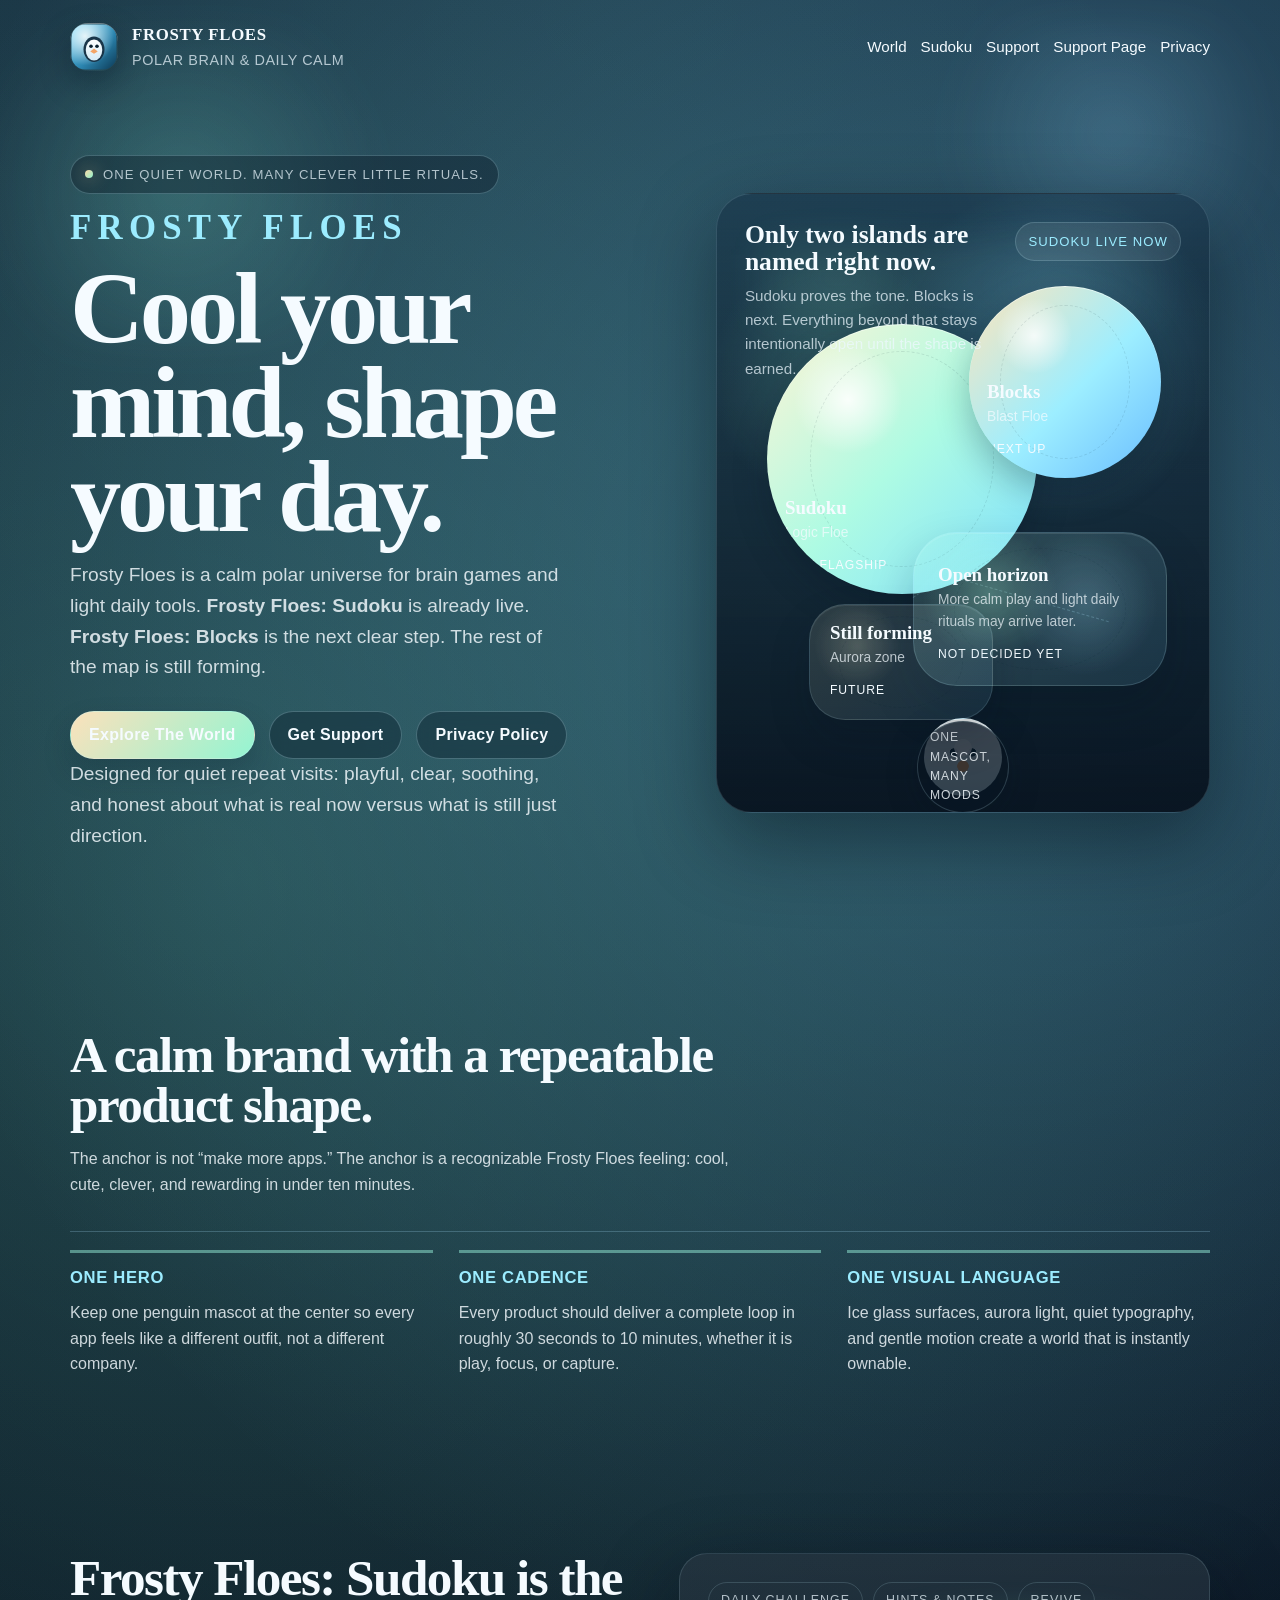
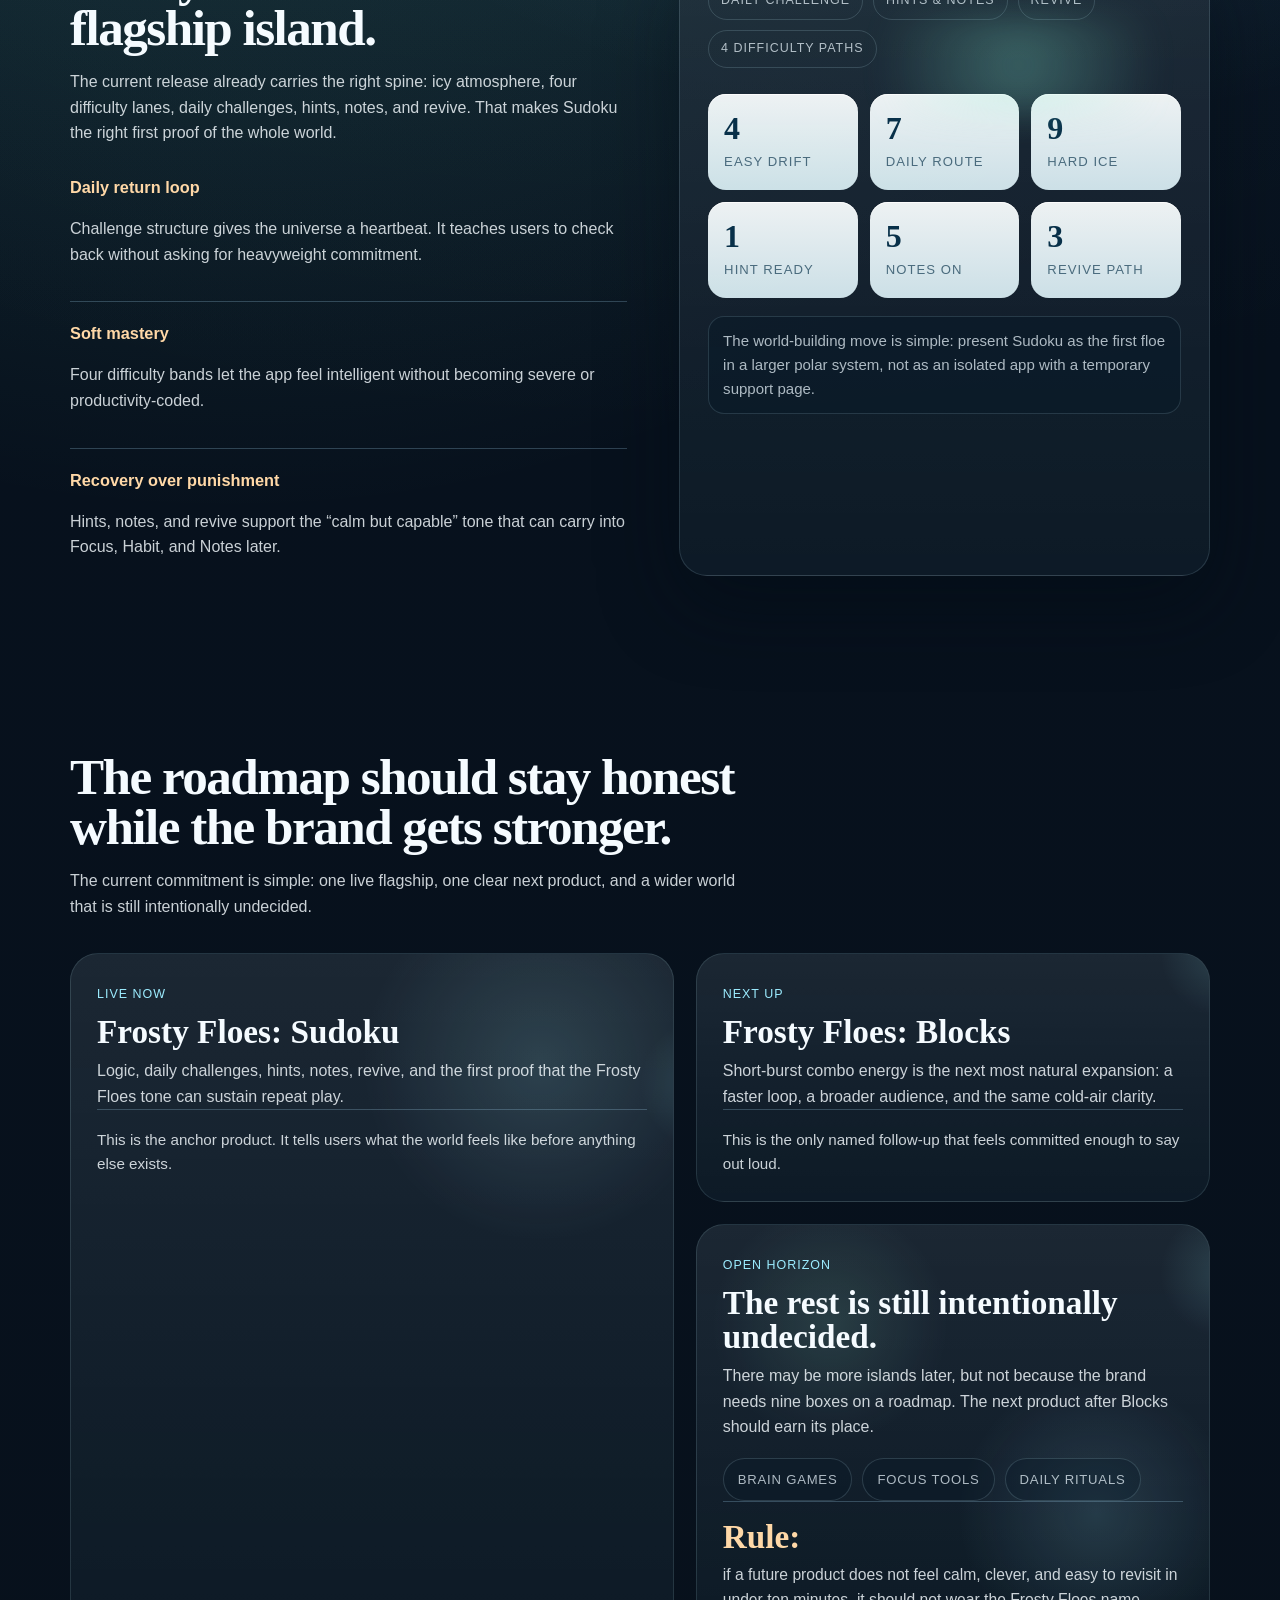
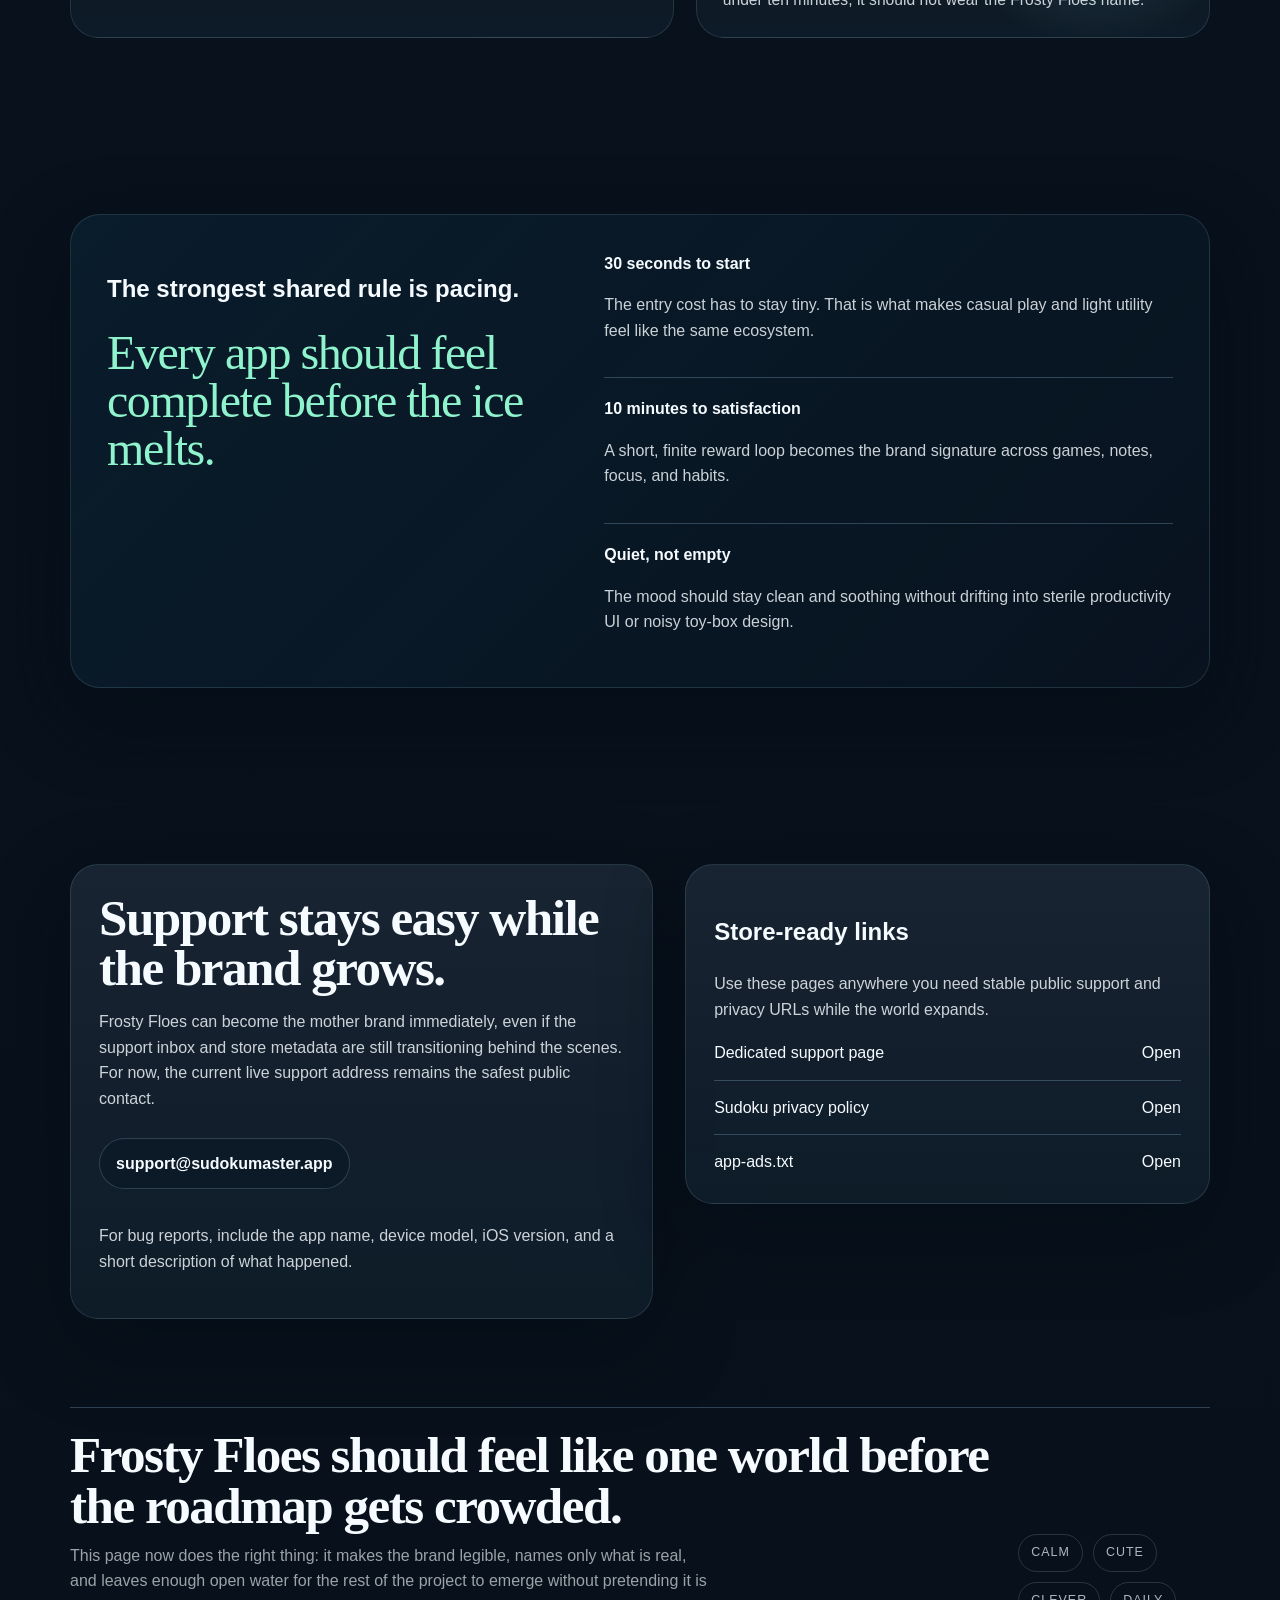
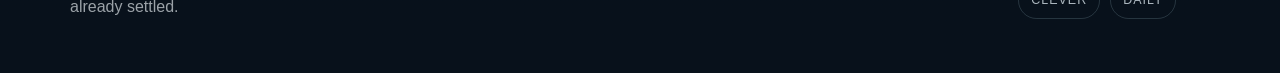
==== commit 21b84954: "Refine brand roadmap and landing design" ====
--- a/index.html
+++ b/index.html
@@ -311,7 +311,7 @@
 
     .map-title p {
       margin: 8px 0 0;
-      max-width: 19rem;
+      max-width: 20rem;
       color: var(--mist);
       font-size: 0.95rem;
     }
@@ -412,25 +412,40 @@
     }
 
     .island-focus {
-      right: 54px;
-      bottom: 98px;
-      width: 206px;
-      height: 206px;
-      background:
-        radial-gradient(circle at 34% 26%, rgba(255, 255, 255, 0.86), transparent 20%),
-        linear-gradient(135deg, #dff4ff 0%, #9cf3d2 52%, #6ad8ef 100%);
-      animation: floe-bob 8.8s ease-in-out infinite 1.2s;
+      right: 42px;
+      bottom: 126px;
+      width: 254px;
+      height: 154px;
+      padding: 20px 24px;
+      border-radius: 44px;
+      color: var(--ink);
+      background:
+        radial-gradient(circle at 30% 40%, rgba(173, 255, 218, 0.28), transparent 34%),
+        radial-gradient(circle at 68% 46%, rgba(165, 231, 255, 0.22), transparent 38%),
+        linear-gradient(135deg, rgba(189, 252, 230, 0.16), rgba(118, 208, 255, 0.12));
+      border: 1px solid rgba(198, 242, 255, 0.16);
+      box-shadow:
+        inset 0 1px 0 rgba(255, 255, 255, 0.1),
+        0 22px 46px rgba(4, 18, 31, 0.22);
+      animation: aurora-drift 10s ease-in-out infinite alternate;
     }
 
     .island-habit {
-      left: 84px;
-      bottom: 110px;
-      width: 162px;
-      height: 162px;
-      background:
-        radial-gradient(circle at 34% 26%, rgba(255, 255, 255, 0.82), transparent 20%),
-        linear-gradient(135deg, #f7f2d8 0%, #aef2dc 58%, #89d6ff 100%);
-      animation: floe-bob 9.4s ease-in-out infinite 0.4s;
+      left: 92px;
+      bottom: 92px;
+      width: 184px;
+      height: 116px;
+      padding: 18px 20px;
+      border-radius: 36px;
+      color: var(--ink);
+      background:
+        radial-gradient(circle at 26% 36%, rgba(255, 247, 205, 0.18), transparent 28%),
+        linear-gradient(135deg, rgba(255, 243, 200, 0.12), rgba(120, 207, 255, 0.1));
+      border: 1px solid rgba(198, 242, 255, 0.14);
+      box-shadow:
+        inset 0 1px 0 rgba(255, 255, 255, 0.08),
+        0 20px 40px rgba(4, 18, 31, 0.18);
+      animation: aurora-drift 12s ease-in-out infinite alternate-reverse;
     }
 
     .route {
@@ -447,17 +462,17 @@
     }
 
     .route-b {
-      left: 220px;
-      top: 348px;
-      width: 208px;
-      transform: rotate(24deg);
+      left: 234px;
+      top: 382px;
+      width: 164px;
+      transform: rotate(16deg);
     }
 
     .route-c {
-      right: 164px;
-      bottom: 178px;
-      width: 136px;
-      transform: rotate(-46deg);
+      right: 184px;
+      bottom: 214px;
+      width: 112px;
+      transform: rotate(-34deg);
     }
 
     .penguin-crest {
@@ -656,19 +671,20 @@
 
     .world-grid {
       display: grid;
-      grid-template-columns: repeat(3, minmax(0, 1fr));
-      gap: 18px;
+      grid-template-columns: minmax(0, 1.08fr) minmax(0, 0.92fr);
+      gap: 22px;
+      align-items: stretch;
     }
 
     .world-card {
       position: relative;
-      padding: 22px 22px 20px;
-      border-radius: 24px;
+      padding: 26px 26px 24px;
+      border-radius: 28px;
       background:
         linear-gradient(180deg, rgba(255, 255, 255, 0.08), rgba(255, 255, 255, 0.02)),
         var(--panel);
       border: 1px solid rgba(198, 242, 255, 0.12);
-      min-height: 200px;
+      min-height: 220px;
       overflow: hidden;
     }
 
@@ -686,7 +702,7 @@
       display: block;
       margin: 0 0 8px;
       font-family: var(--title-font);
-      font-size: 1.42rem;
+      font-size: clamp(1.52rem, 2.6vw, 2.2rem);
       line-height: 1.04;
     }
 
@@ -704,26 +720,63 @@
       color: var(--ink-soft);
     }
 
-    .timeline {
+    .world-card--primary {
+      min-height: 100%;
+      background:
+        radial-gradient(circle at 78% 16%, rgba(170, 240, 255, 0.14), transparent 24%),
+        linear-gradient(180deg, rgba(255, 255, 255, 0.08), rgba(255, 255, 255, 0.02)),
+        var(--panel);
+    }
+
+    .world-side {
       display: grid;
-      grid-template-columns: repeat(3, minmax(0, 1fr));
-      gap: 18px;
-      margin-top: 22px;
-    }
-
-    .timeline-step {
-      padding: 18px 18px 20px;
-      border-top: 2px solid rgba(143, 244, 205, 0.42);
-      background: rgba(7, 21, 34, 0.3);
-    }
-
-    .timeline-step strong {
-      display: block;
-      margin-bottom: 8px;
-      color: var(--sun);
+      gap: 22px;
+    }
+
+    .world-card--future {
+      background:
+        radial-gradient(circle at 26% 24%, rgba(159, 245, 210, 0.12), transparent 24%),
+        radial-gradient(circle at 78% 70%, rgba(159, 231, 255, 0.14), transparent 28%),
+        linear-gradient(180deg, rgba(255, 255, 255, 0.08), rgba(255, 255, 255, 0.02)),
+        var(--panel);
+    }
+
+    .future-chips {
+      display: flex;
+      flex-wrap: wrap;
+      gap: 10px;
+      margin-top: 18px;
+    }
+
+    .future-chip {
+      padding: 10px 14px;
+      border-radius: 999px;
+      border: 1px solid rgba(198, 242, 255, 0.16);
+      color: var(--mist);
+      font-size: 0.82rem;
       letter-spacing: 0.06em;
       text-transform: uppercase;
-      font-size: 0.86rem;
+      background: rgba(7, 24, 37, 0.28);
+    }
+
+    .future-note {
+      margin-top: 18px;
+      padding-top: 18px;
+      border-top: 1px solid var(--line);
+      color: rgba(245, 251, 255, 0.66);
+      font-size: 0.95rem;
+    }
+
+    .roadmap-rule {
+      margin-top: 26px;
+      padding-top: 18px;
+      border-top: 1px solid var(--line);
+      color: var(--mist);
+      font-size: 0.98rem;
+    }
+
+    .roadmap-rule strong {
+      color: var(--sun);
     }
 
     .philosophy {
@@ -890,8 +943,7 @@
       }
 
       .principles,
-      .world-grid,
-      .timeline {
+      .world-grid {
         grid-template-columns: repeat(2, minmax(0, 1fr));
       }
 
@@ -944,17 +996,17 @@
       }
 
       .island-focus {
-        right: 22px;
-        bottom: 118px;
-        width: 166px;
-        height: 166px;
+        right: 18px;
+        bottom: 128px;
+        width: 180px;
+        height: 118px;
       }
 
       .island-habit {
         left: 24px;
-        bottom: 136px;
-        width: 136px;
-        height: 136px;
+        bottom: 96px;
+        width: 144px;
+        height: 88px;
       }
 
       .route-a {
@@ -964,15 +1016,15 @@
       }
 
       .route-b {
-        left: 164px;
-        top: 386px;
-        width: 164px;
+        left: 170px;
+        top: 392px;
+        width: 140px;
       }
 
       .route-c {
-        right: 140px;
-        bottom: 204px;
-        width: 100px;
+        right: 124px;
+        bottom: 206px;
+        width: 90px;
       }
 
       .penguin-crest {
@@ -981,7 +1033,6 @@
 
       .principles,
       .world-grid,
-      .timeline,
       .sudoku-board {
         grid-template-columns: 1fr;
       }
@@ -1043,7 +1094,8 @@
             </h1>
             <p>
               Frosty Floes is a calm polar universe for brain games and light daily tools.
-              <strong>Frosty Floes: Sudoku</strong> is the first island in the water. Blocks and Focus are charted next.
+              <strong>Frosty Floes: Sudoku</strong> is already live.
+              <strong>Frosty Floes: Blocks</strong> is the next clear step. The rest of the map is still forming.
             </p>
 
             <div class="hero-actions">
@@ -1053,16 +1105,16 @@
             </div>
 
             <p class="launch-note">
-              Designed for the space between pure productivity and pure kids apps:
-              playful, clear, soothing, and easy to return to every day.
+              Designed for quiet repeat visits:
+              playful, clear, soothing, and honest about what is real now versus what is still just direction.
             </p>
           </div>
 
           <div class="hero-map" aria-label="Frosty Floes world map">
             <div class="map-title">
               <div>
-                <h2>The polar archipelago is the product system.</h2>
-                <p>Each app is a floe. The mascot, tone, pacing, and reward loop stay shared across the whole world.</p>
+                <h2>Only two islands are named right now.</h2>
+                <p>Sudoku proves the tone. Blocks is next. Everything beyond that stays intentionally open until the shape is earned.</p>
               </div>
               <div class="status-tag">Sudoku live now</div>
             </div>
@@ -1076,20 +1128,20 @@
             <a class="island island-blocks" href="#world" aria-label="Frosty Floes Blocks roadmap">
               <strong>Blocks</strong>
               <span>Blast Floe</span>
-              <small>Next wave</small>
+              <small>Next up</small>
             </a>
 
-            <a class="island island-focus" href="#world" aria-label="Frosty Floes Focus roadmap">
-              <strong>Focus</strong>
-              <span>Lighthouse</span>
-              <small>Next wave</small>
-            </a>
-
-            <a class="island island-habit" href="#world" aria-label="Frosty Floes Habit roadmap">
-              <strong>Habit</strong>
-              <span>Harbor</span>
-              <small>World vision</small>
-            </a>
+            <div class="island island-focus" aria-label="Open future direction">
+              <strong>Open horizon</strong>
+              <span>More calm play and light daily rituals may arrive later.</span>
+              <small>Not decided yet</small>
+            </div>
+
+            <div class="island island-habit" aria-hidden="true">
+              <strong>Still forming</strong>
+              <span>Aurora zone</span>
+              <small>Future</small>
+            </div>
 
             <span class="route route-a" aria-hidden="true"></span>
             <span class="route route-b" aria-hidden="true"></span>
@@ -1197,57 +1249,38 @@
 
       <section id="world" aria-labelledby="world-title">
         <div class="section-header">
-          <h2 id="world-title">The Frosty Floes roadmap should read like one map.</h2>
+          <h2 id="world-title">The roadmap should stay honest while the brand gets stronger.</h2>
           <p>
-            These names are framed as brand direction, not already shipped products. The goal is clarity on the storefront and room for cross-sell later.
+            The current commitment is simple: one live flagship, one clear next product, and a wider world that is still intentionally undecided.
           </p>
         </div>
 
         <div class="world-grid">
-          <article class="world-card">
+          <article class="world-card world-card--primary">
             <span class="status">Live now</span>
             <strong>Frosty Floes: Sudoku</strong>
-            <p>Logic, daily challenges, and the first proof that the Frosty Floes tone can sustain repeat play.</p>
+            <p>Logic, daily challenges, hints, notes, revive, and the first proof that the Frosty Floes tone can sustain repeat play.</p>
+            <p class="future-note">This is the anchor product. It tells users what the world feels like before anything else exists.</p>
           </article>
-          <article class="world-card">
-            <span class="status">Next up</span>
-            <strong>Frosty Floes: Blocks</strong>
-            <p>Short-burst combo energy. This is the traffic magnet that can widen the audience without breaking the world.</p>
-          </article>
-          <article class="world-card">
-            <span class="status">Next up</span>
-            <strong>Frosty Floes: Focus</strong>
-            <p>Pomodoro, quiet soundscapes, and a calm timer surface that naturally extends the same emotional territory.</p>
-          </article>
-          <article class="world-card">
-            <span class="status">Second wave</span>
-            <strong>Notes / Habit / Planner</strong>
-            <p>Light daily tools should feel like adjacent islands, not a pivot away from the core brand promise.</p>
-          </article>
-          <article class="world-card">
-            <span class="status">Third wave</span>
-            <strong>Journal / Learn / Kids</strong>
-            <p>Education and reflection become stronger once the mascot, cadence, and cross-app rituals are already legible.</p>
-          </article>
-          <article class="world-card">
-            <span class="status">System idea</span>
-            <strong>Frosty Pass</strong>
-            <p>One membership, one world: ad removal, cloud sync, seasonal rewards, and mascot cosmetics shared across apps.</p>
-          </article>
-        </div>
-
-        <div class="timeline" aria-label="Suggested release order">
-          <div class="timeline-step">
-            <strong>Wave 1</strong>
-            <p class="body-copy">Sudoku, Blocks, and Focus establish the cleanest emotional triangle: logic, burst play, and calm concentration.</p>
-          </div>
-          <div class="timeline-step">
-            <strong>Wave 2</strong>
-            <p class="body-copy">Notes, Habit, and Planner translate the same gentle feedback loop into practical daily utility.</p>
-          </div>
-          <div class="timeline-step">
-            <strong>Wave 3</strong>
-            <p class="body-copy">Learn, Journal, and Kids deepen the IP into family-friendly and educational territory once the world is already trusted.</p>
+          <div class="world-side">
+            <article class="world-card">
+              <span class="status">Next up</span>
+              <strong>Frosty Floes: Blocks</strong>
+              <p>Short-burst combo energy is the next most natural expansion: a faster loop, a broader audience, and the same cold-air clarity.</p>
+              <p class="future-note">This is the only named follow-up that feels committed enough to say out loud.</p>
+            </article>
+
+            <article class="world-card world-card--future">
+              <span class="status">Open horizon</span>
+              <strong>The rest is still intentionally undecided.</strong>
+              <p>There may be more islands later, but not because the brand needs nine boxes on a roadmap. The next product after Blocks should earn its place.</p>
+              <div class="future-chips" aria-label="Possible directions">
+                <span class="future-chip">brain games</span>
+                <span class="future-chip">focus tools</span>
+                <span class="future-chip">daily rituals</span>
+              </div>
+              <p class="roadmap-rule"><strong>Rule:</strong> if a future product does not feel calm, clever, and easy to revisit in under ten minutes, it should not wear the Frosty Floes name.</p>
+            </article>
           </div>
         </div>
       </section>
@@ -1313,9 +1346,9 @@
       <section class="closing" aria-labelledby="closing-title">
         <div class="closing-copy">
           <div>
-            <h2 id="closing-title">Frosty Floes should look like one world before it ships nine products.</h2>
+            <h2 id="closing-title">Frosty Floes should feel like one world before the roadmap gets crowded.</h2>
             <p>
-              This page is the first step: brand-first hierarchy, one mascot system, one naming pattern, and a roadmap that already reads like an archipelago instead of disconnected app ideas.
+              This page now does the right thing: it makes the brand legible, names only what is real, and leaves enough open water for the rest of the project to emerge without pretending it is already settled.
             </p>
           </div>
           <div class="badge-row" aria-label="Brand pillars">
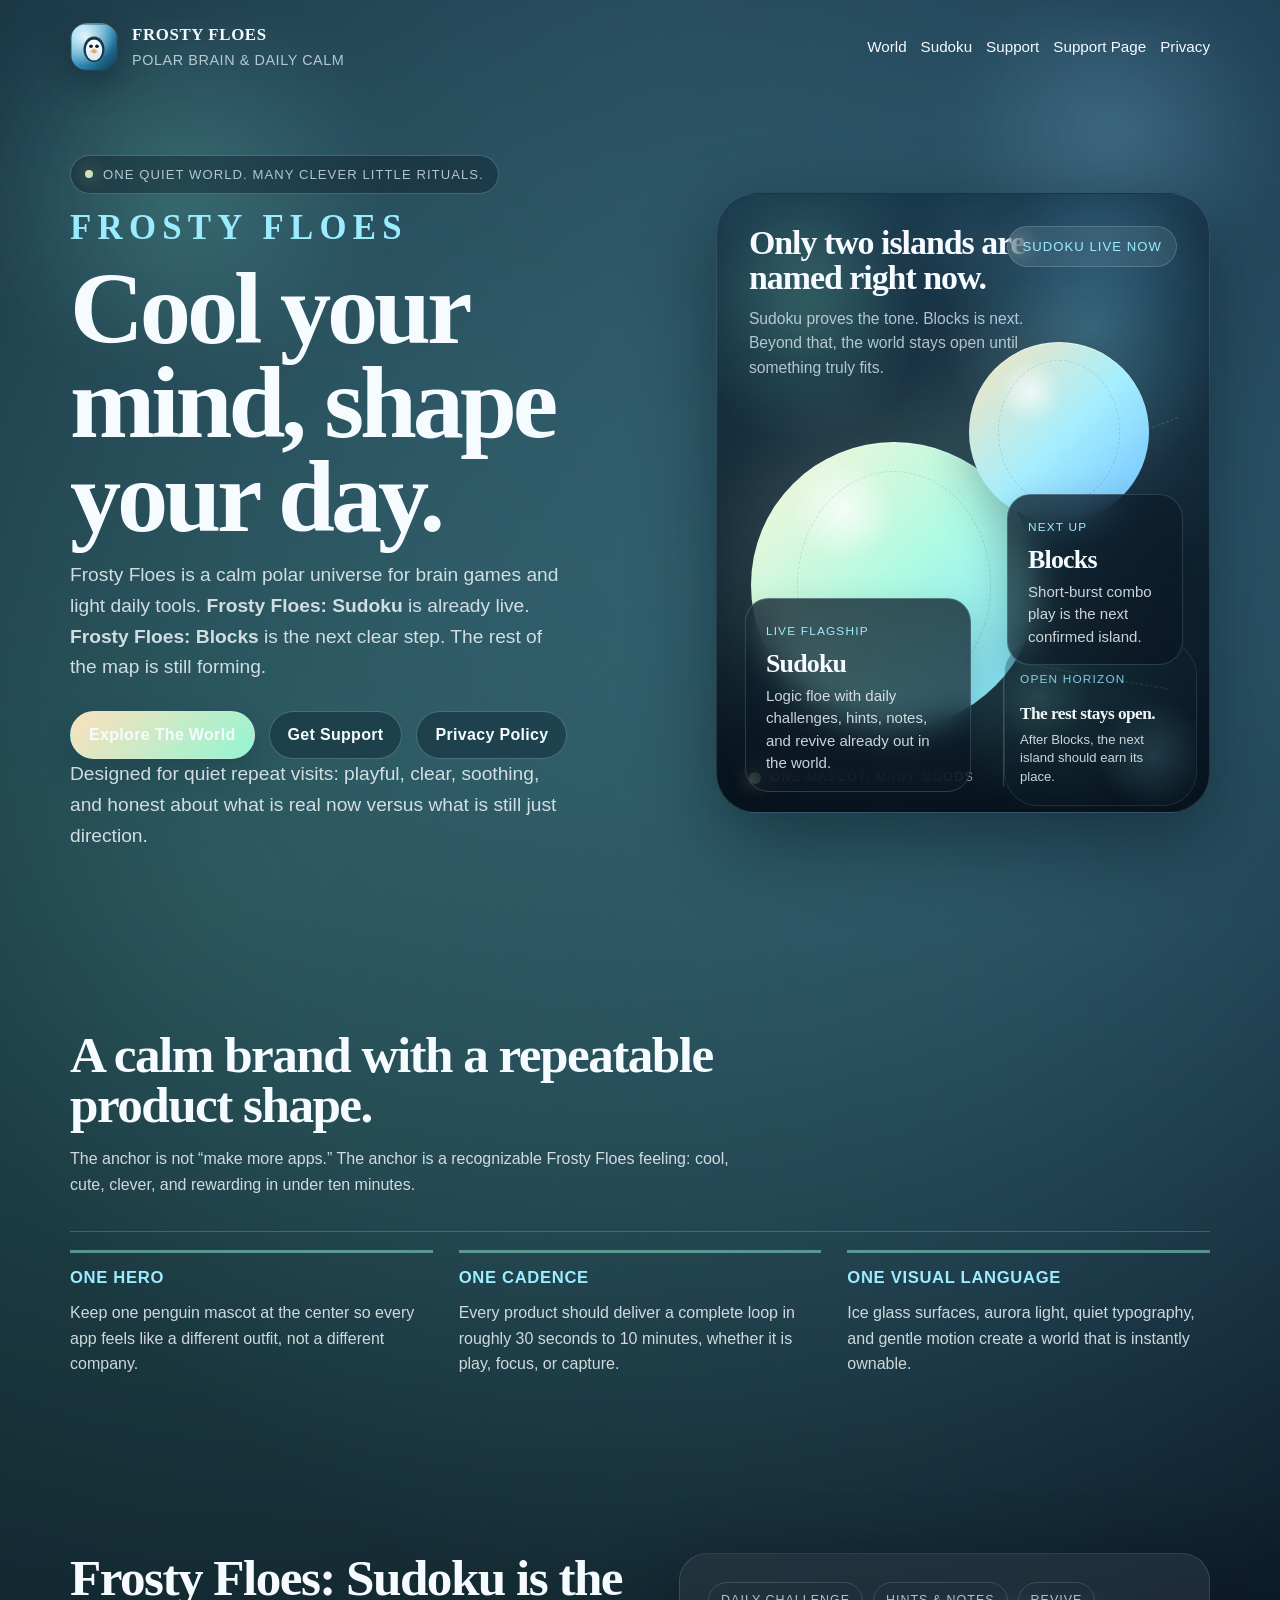
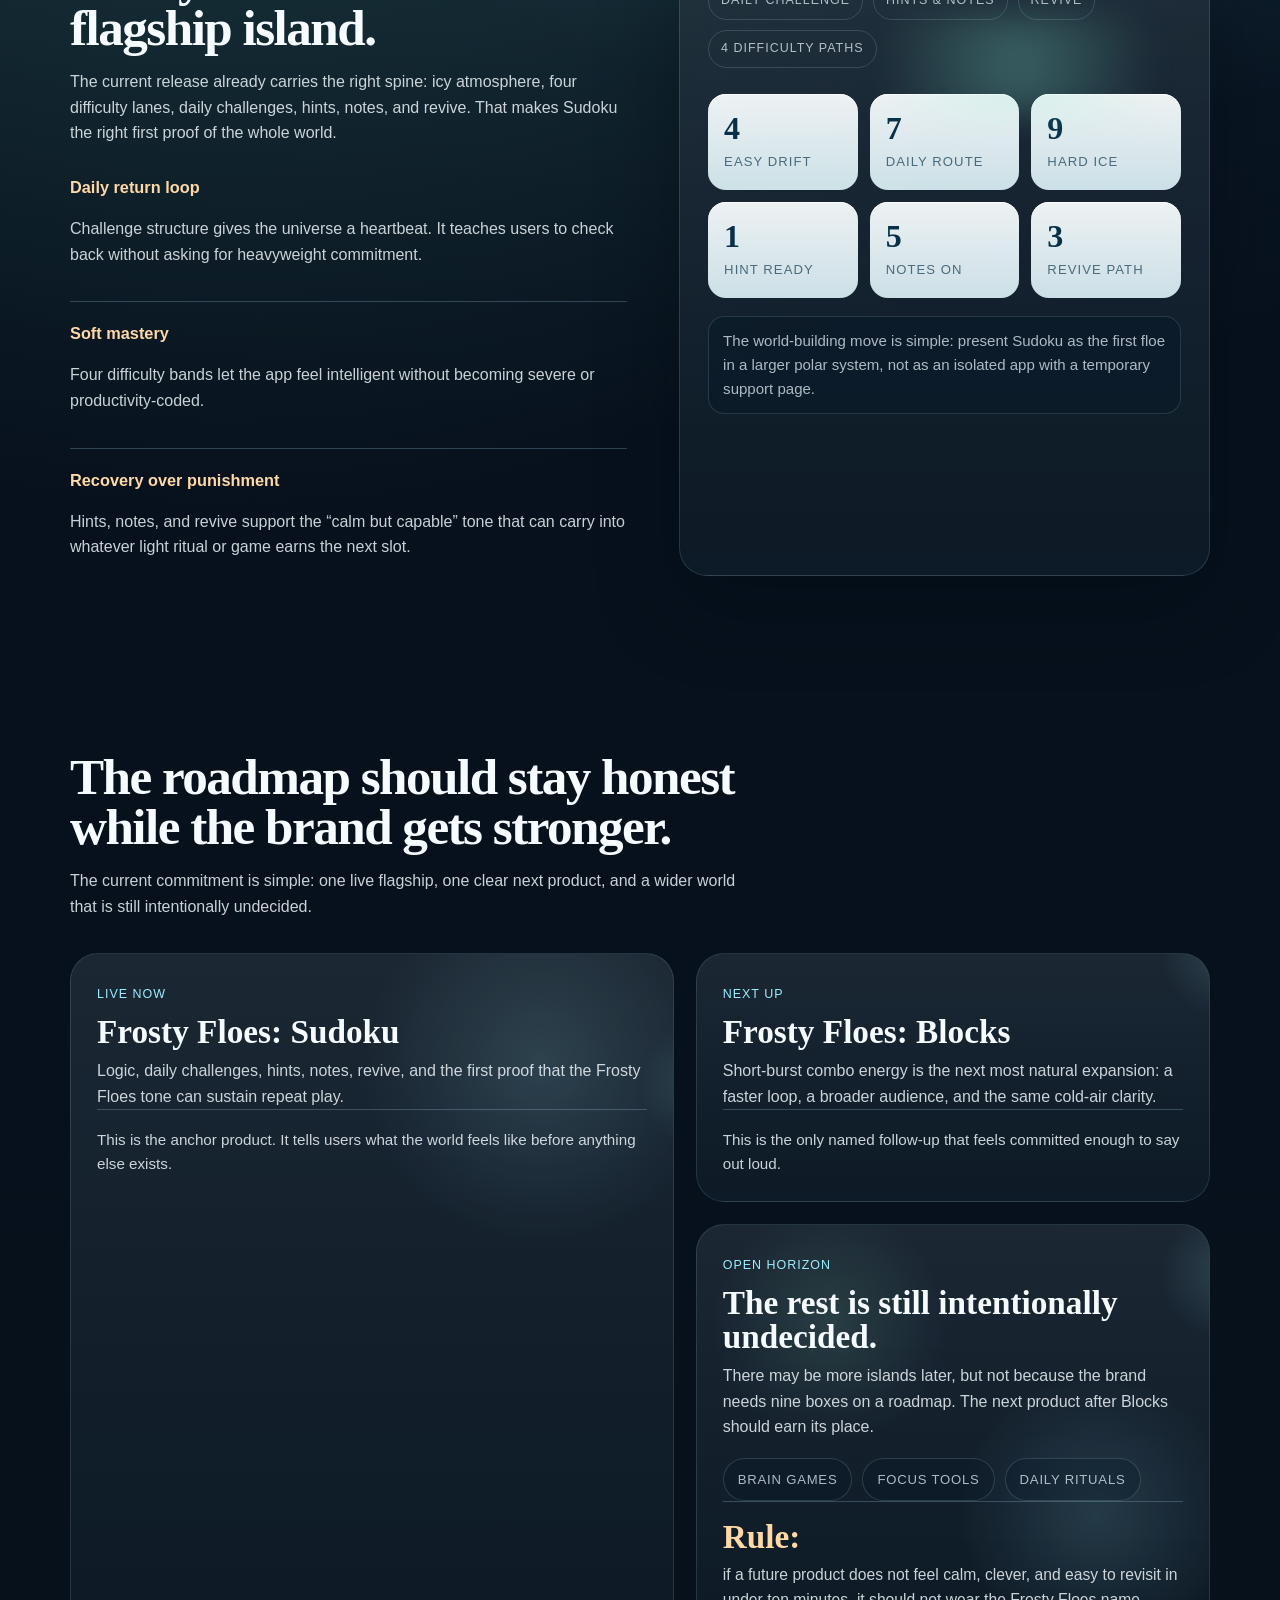
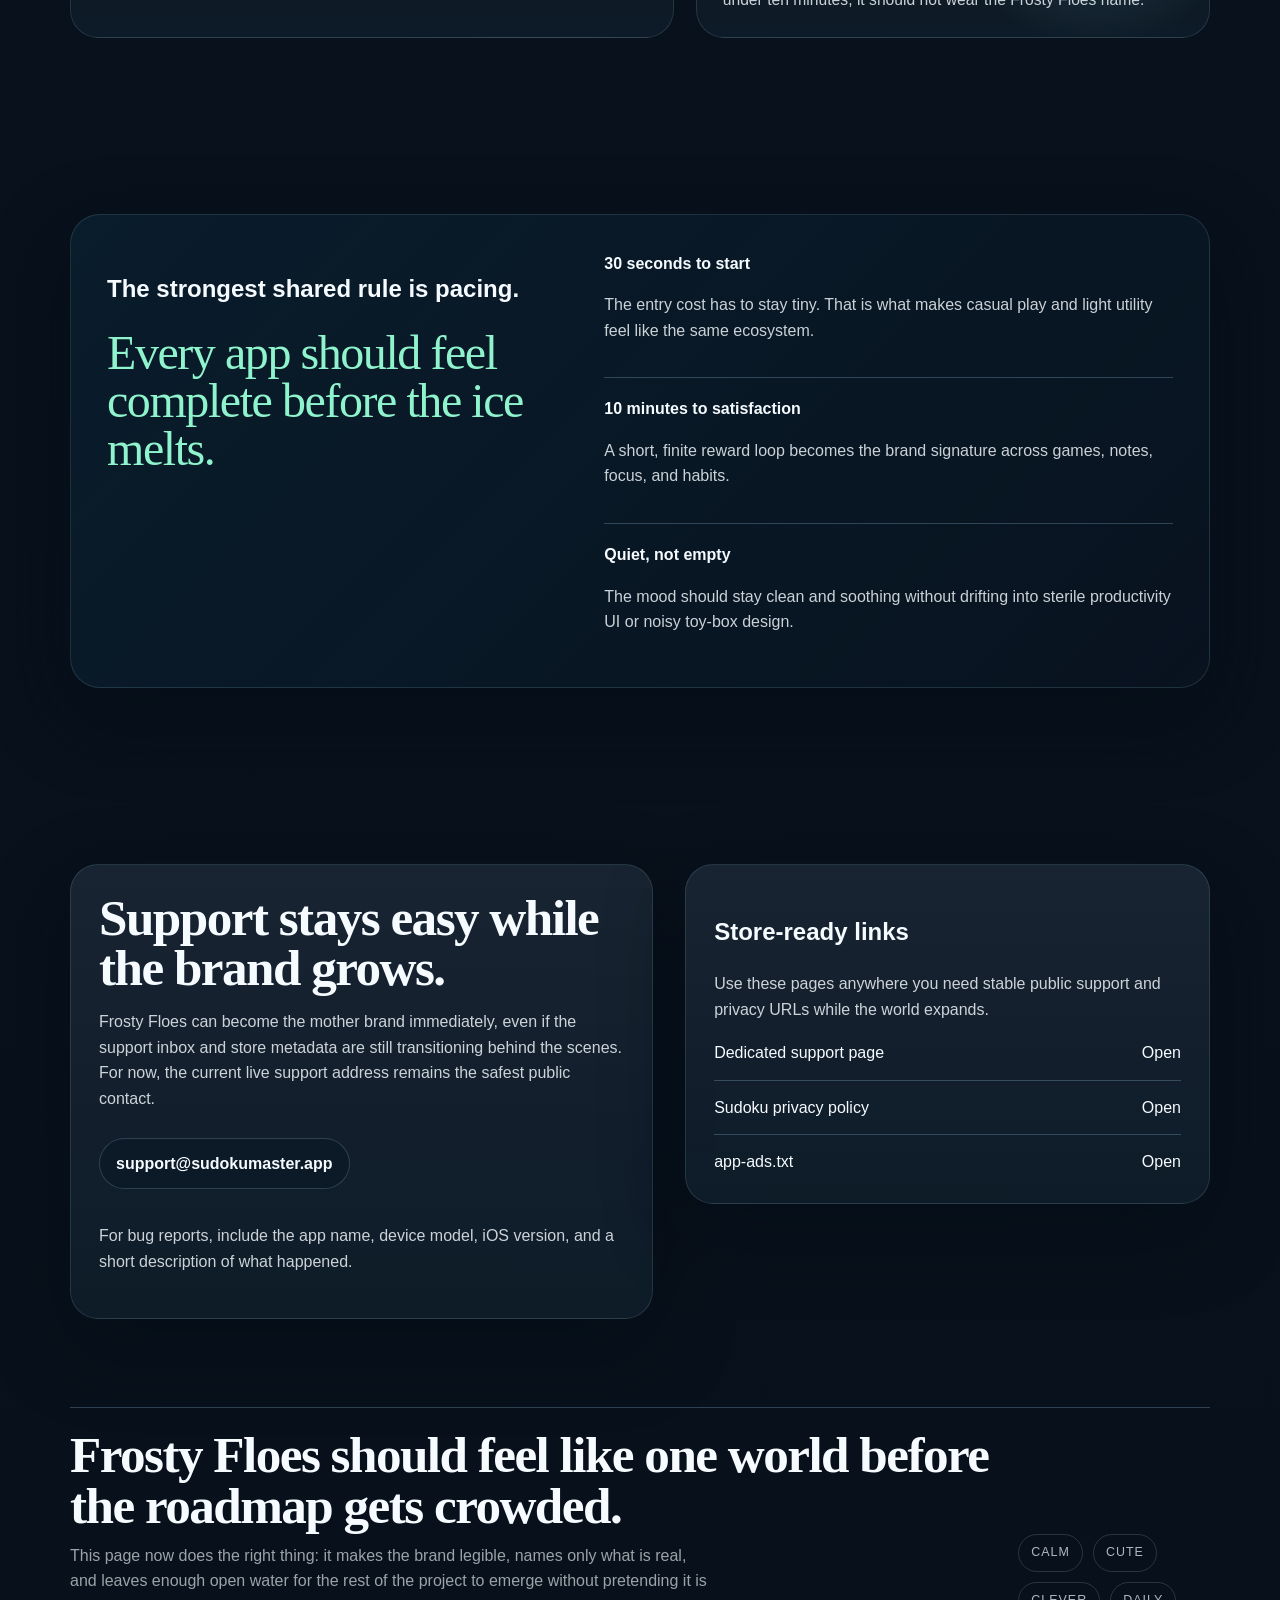
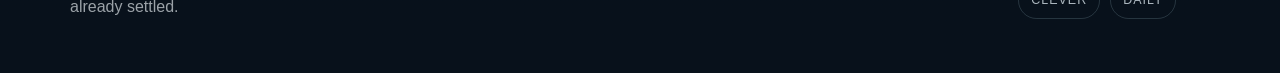
==== commit 88d907af: "Polish Frosty Floes landing hero" ====
--- a/index.html
+++ b/index.html
@@ -8,7 +8,7 @@
   <link rel="stylesheet" href="./assets/frosty-floes-brand.css">
   <meta
     name="description"
-    content="Frosty Floes is a calm polar world for brain games and light daily tools. Frosty Floes: Sudoku is live now, with Blocks and Focus charted next."
+    content="Frosty Floes is a calm polar world for brain games and light daily tools. Frosty Floes: Sudoku is live now, Blocks is next, and the rest of the map is still open."
   >
   <style>
     :root {
@@ -266,13 +266,14 @@
       position: relative;
       min-height: 620px;
       isolation: isolate;
-      border-radius: 36px;
+      border-radius: 40px;
       border: 1px solid rgba(198, 242, 255, 0.14);
       background:
-        radial-gradient(circle at 68% 26%, rgba(120, 229, 255, 0.24), transparent 30%),
-        radial-gradient(circle at 24% 30%, rgba(144, 248, 208, 0.18), transparent 22%),
-        linear-gradient(180deg, rgba(11, 25, 40, 0.38), rgba(7, 17, 29, 0.92)),
-        linear-gradient(180deg, rgba(32, 95, 138, 0.16), rgba(11, 33, 47, 0.06));
+        radial-gradient(circle at 18% 22%, rgba(146, 247, 211, 0.16), transparent 18%),
+        radial-gradient(circle at 76% 22%, rgba(118, 219, 255, 0.24), transparent 24%),
+        radial-gradient(circle at 70% 76%, rgba(138, 243, 214, 0.12), transparent 26%),
+        linear-gradient(180deg, rgba(12, 30, 46, 0.5), rgba(6, 15, 25, 0.95)),
+        linear-gradient(180deg, rgba(29, 88, 130, 0.14), rgba(7, 27, 40, 0.02));
       box-shadow: var(--shadow);
       overflow: hidden;
     }
@@ -280,44 +281,62 @@
     .hero-map::before {
       content: "";
       position: absolute;
-      inset: 7% 8% auto 8%;
-      height: 90px;
+      inset: 0 0 auto 0;
+      height: 140px;
       background:
-        radial-gradient(circle at 20% 40%, rgba(153, 244, 204, 0.16), transparent 46%),
-        radial-gradient(circle at 72% 54%, rgba(166, 231, 255, 0.16), transparent 44%);
+        radial-gradient(circle at 18% 42%, rgba(150, 247, 210, 0.16), transparent 28%),
+        radial-gradient(circle at 52% 36%, rgba(156, 232, 255, 0.12), transparent 22%),
+        radial-gradient(circle at 78% 40%, rgba(108, 205, 255, 0.16), transparent 28%);
       filter: blur(18px);
-      opacity: 0.8;
-      animation: aurora-drift 12s ease-in-out infinite alternate;
+      opacity: 0.85;
+      animation: aurora-drift 13s ease-in-out infinite alternate;
+    }
+
+    .hero-map::after {
+      content: "";
+      position: absolute;
+      inset: 0;
+      background:
+        linear-gradient(180deg, transparent, rgba(198, 242, 255, 0.02)),
+        linear-gradient(90deg, rgba(198, 242, 255, 0.05) 1px, transparent 1px),
+        linear-gradient(rgba(198, 242, 255, 0.04) 1px, transparent 1px);
+      background-size: auto, 84px 84px, 84px 84px;
+      opacity: 0.16;
+      mask-image: linear-gradient(180deg, rgba(0, 0, 0, 0.8), rgba(0, 0, 0, 0.28) 74%, transparent);
+      pointer-events: none;
     }
 
     .map-title {
       position: absolute;
-      top: 28px;
-      left: 28px;
-      right: 28px;
+      top: 32px;
+      left: 32px;
       z-index: 3;
-      display: flex;
-      align-items: flex-start;
-      justify-content: space-between;
-      gap: 16px;
+      width: min(18rem, calc(100% - 176px));
     }
 
     .map-title h2 {
       margin: 0;
       font-family: var(--title-font);
-      font-size: 1.6rem;
-      line-height: 1.05;
+      font-size: clamp(1.62rem, 2.7vw, 2.12rem);
+      line-height: 1.02;
+      letter-spacing: -0.03em;
+      text-wrap: balance;
     }
 
     .map-title p {
-      margin: 8px 0 0;
-      max-width: 20rem;
+      margin: 12px 0 0;
+      max-width: 22rem;
       color: var(--mist);
-      font-size: 0.95rem;
+      font-size: 0.98rem;
+      line-height: 1.55;
     }
 
     .status-tag {
-      padding: 8px 12px;
+      position: absolute;
+      top: 32px;
+      right: 32px;
+      z-index: 3;
+      padding: 9px 14px;
       border-radius: 999px;
       background: rgba(255, 255, 255, 0.08);
       border: 1px solid rgba(198, 242, 255, 0.18);
@@ -326,195 +345,200 @@
       font-size: 0.82rem;
       letter-spacing: 0.08em;
       text-transform: uppercase;
-    }
-
-    .island {
+      backdrop-filter: blur(12px);
+    }
+
+    .floe {
       position: absolute;
-      z-index: 2;
-      display: flex;
-      flex-direction: column;
-      justify-content: flex-end;
-      padding: 18px;
-      border-radius: 999px;
-      color: #062537;
-      text-decoration: none;
+      z-index: 1;
+      border-radius: 50%;
+      pointer-events: none;
       box-shadow:
         inset 0 1px 0 rgba(255, 255, 255, 0.54),
-        0 14px 34px rgba(4, 18, 31, 0.28);
-      transition: transform 180ms ease, box-shadow 180ms ease;
-      overflow: hidden;
-    }
-
-    .island:hover,
-    .island:focus-visible {
-      transform: translateY(-5px) scale(1.015);
-      box-shadow:
-        inset 0 1px 0 rgba(255, 255, 255, 0.54),
-        0 18px 40px rgba(4, 18, 31, 0.34);
-    }
-
-    .island::before {
+        0 18px 44px rgba(4, 18, 31, 0.28);
+      animation: floe-bob 8s ease-in-out infinite;
+    }
+
+    .floe::before {
       content: "";
       position: absolute;
       inset: 10% 16%;
       border-radius: 50%;
-      border: 1px dashed rgba(7, 31, 46, 0.1);
-    }
-
-    .island strong,
-    .island span,
-    .island small {
-      position: relative;
-      z-index: 1;
-    }
-
-    .island strong {
+      border: 1px dashed rgba(7, 31, 46, 0.12);
+    }
+
+    .floe::after {
+      content: "";
+      position: absolute;
+      inset: -8%;
+      border-radius: 50%;
+      background: inherit;
+      filter: blur(42px);
+      opacity: 0.16;
+      z-index: -1;
+    }
+
+    .floe-sudoku {
+      left: 34px;
+      bottom: 84px;
+      width: 286px;
+      height: 286px;
+      background:
+        radial-gradient(circle at 32% 24%, rgba(255, 255, 255, 0.86), transparent 18%),
+        linear-gradient(135deg, #fff4d5 0%, #aefbe3 50%, #79dfff 100%);
+    }
+
+    .floe-blocks {
+      top: 148px;
+      right: 60px;
+      width: 180px;
+      height: 180px;
+      background:
+        radial-gradient(circle at 34% 28%, rgba(255, 255, 255, 0.78), transparent 18%),
+        linear-gradient(135deg, #ffe2b6 0%, #a5efff 52%, #6bbdff 100%);
+      animation-delay: 0.8s;
+    }
+
+    .route {
+      position: absolute;
+      z-index: 2;
+      border-top: 1px dashed rgba(185, 238, 255, 0.24);
+      transform-origin: left center;
+      opacity: 0.72;
+    }
+
+    .route-main {
+      left: 250px;
+      top: 304px;
+      width: 226px;
+      transform: rotate(-21deg);
+    }
+
+    .route-future {
+      left: 244px;
+      top: 458px;
+      width: 210px;
+      transform: rotate(10deg);
+    }
+
+    .map-note {
+      position: absolute;
+      z-index: 4;
+      display: block;
+      padding: 18px 20px 16px;
+      border-radius: 24px;
+      text-decoration: none;
+      background:
+        linear-gradient(180deg, rgba(12, 29, 43, 0.76), rgba(7, 17, 29, 0.62));
+      border: 1px solid rgba(198, 242, 255, 0.16);
+      box-shadow: 0 22px 46px rgba(4, 18, 31, 0.24);
+      backdrop-filter: blur(16px);
+      transition: transform 180ms ease, border-color 180ms ease, box-shadow 180ms ease;
+    }
+
+    .map-note:hover,
+    .map-note:focus-visible {
+      transform: translateY(-4px);
+      border-color: rgba(198, 242, 255, 0.32);
+      box-shadow: 0 28px 52px rgba(4, 18, 31, 0.32);
+    }
+
+    .note-kicker {
+      display: inline-block;
+      margin-bottom: 10px;
+      color: var(--aqua);
+      font-size: 0.74rem;
+      letter-spacing: 0.1em;
+      text-transform: uppercase;
+    }
+
+    .map-note strong {
       display: block;
       font-family: var(--title-font);
-      font-size: 1.18rem;
+      font-size: 1.62rem;
       line-height: 1;
-    }
-
-    .island span {
+      letter-spacing: -0.03em;
+    }
+
+    .map-note p {
+      margin: 8px 0 0;
+      color: var(--ink-soft);
+      font-size: 0.94rem;
+      line-height: 1.5;
+    }
+
+    .map-note-sudoku {
+      top: 404px;
+      left: 28px;
+      width: 226px;
+    }
+
+    .map-note-blocks {
+      top: 300px;
+      right: 26px;
+      width: 176px;
+    }
+
+    .open-water {
+      position: absolute;
+      right: 34px;
+      bottom: 26px;
+      z-index: 3;
+      width: 172px;
+      padding-left: 16px;
+      border-left: 1px solid rgba(198, 242, 255, 0.2);
+    }
+
+    .open-water::before {
+      content: "";
+      position: absolute;
+      inset: -24px -22px -20px 0;
+      z-index: -1;
+      border-radius: 34px;
+      background:
+        radial-gradient(circle at 18% 34%, rgba(166, 241, 214, 0.12), transparent 26%),
+        radial-gradient(circle at 78% 70%, rgba(144, 225, 255, 0.16), transparent 30%),
+        linear-gradient(135deg, rgba(16, 40, 57, 0.34), rgba(8, 20, 31, 0));
+      border: 1px solid rgba(198, 242, 255, 0.1);
+    }
+
+    .open-water strong {
       display: block;
-      margin-top: 5px;
-      font-size: 0.86rem;
-      opacity: 0.72;
-    }
-
-    .island small {
-      margin-top: 12px;
-      font-size: 0.76rem;
-      letter-spacing: 0.08em;
-      text-transform: uppercase;
-    }
-
-    .island-sudoku {
-      top: 130px;
-      left: 50px;
-      width: 270px;
-      height: 270px;
-      background:
-        radial-gradient(circle at 30% 28%, rgba(255, 255, 255, 0.88), transparent 20%),
-        linear-gradient(135deg, #fff4d5 0%, #aefbe3 50%, #7ddfff 100%);
-      animation: floe-bob 7s ease-in-out infinite;
-    }
-
-    .island-blocks {
-      top: 92px;
-      right: 48px;
-      width: 192px;
-      height: 192px;
-      background:
-        radial-gradient(circle at 34% 26%, rgba(255, 255, 255, 0.8), transparent 20%),
-        linear-gradient(135deg, #ffe5bb 0%, #9deeff 55%, #69bcff 100%);
-      animation: floe-bob 8s ease-in-out infinite 0.8s;
-    }
-
-    .island-focus {
-      right: 42px;
-      bottom: 126px;
-      width: 254px;
-      height: 154px;
-      padding: 20px 24px;
-      border-radius: 44px;
-      color: var(--ink);
-      background:
-        radial-gradient(circle at 30% 40%, rgba(173, 255, 218, 0.28), transparent 34%),
-        radial-gradient(circle at 68% 46%, rgba(165, 231, 255, 0.22), transparent 38%),
-        linear-gradient(135deg, rgba(189, 252, 230, 0.16), rgba(118, 208, 255, 0.12));
-      border: 1px solid rgba(198, 242, 255, 0.16);
-      box-shadow:
-        inset 0 1px 0 rgba(255, 255, 255, 0.1),
-        0 22px 46px rgba(4, 18, 31, 0.22);
-      animation: aurora-drift 10s ease-in-out infinite alternate;
-    }
-
-    .island-habit {
-      left: 92px;
-      bottom: 92px;
-      width: 184px;
-      height: 116px;
-      padding: 18px 20px;
-      border-radius: 36px;
-      color: var(--ink);
-      background:
-        radial-gradient(circle at 26% 36%, rgba(255, 247, 205, 0.18), transparent 28%),
-        linear-gradient(135deg, rgba(255, 243, 200, 0.12), rgba(120, 207, 255, 0.1));
-      border: 1px solid rgba(198, 242, 255, 0.14);
-      box-shadow:
-        inset 0 1px 0 rgba(255, 255, 255, 0.08),
-        0 20px 40px rgba(4, 18, 31, 0.18);
-      animation: aurora-drift 12s ease-in-out infinite alternate-reverse;
-    }
-
-    .route {
+      margin-top: 6px;
+      font-family: var(--title-font);
+      font-size: 1.08rem;
+      line-height: 1.02;
+      letter-spacing: -0.03em;
+    }
+
+    .open-water p {
+      margin: 8px 0 0;
+      color: var(--ink-soft);
+      font-size: 0.82rem;
+      line-height: 1.4;
+    }
+
+    .map-footer {
       position: absolute;
-      border-top: 1px dashed rgba(185, 238, 255, 0.24);
-      transform-origin: left center;
-    }
-
-    .route-a {
-      left: 250px;
-      top: 238px;
-      width: 150px;
-      transform: rotate(-18deg);
-    }
-
-    .route-b {
-      left: 234px;
-      top: 382px;
-      width: 164px;
-      transform: rotate(16deg);
-    }
-
-    .route-c {
-      right: 184px;
-      bottom: 214px;
-      width: 112px;
-      transform: rotate(-34deg);
-    }
-
-    .penguin-crest {
-      position: absolute;
-      left: 50%;
-      bottom: 16px;
-      transform: translateX(-50%);
-      display: grid;
-      place-items: center;
-      z-index: 1;
-      width: 78px;
-      height: 78px;
-      border-radius: 50%;
-      border: 1px solid rgba(211, 245, 255, 0.24);
-      background:
-        radial-gradient(circle at 50% 38%, rgba(255, 255, 255, 0.92) 0 14%, transparent 15%),
-        radial-gradient(circle at 38% 44%, #08202f 0 6%, transparent 7%),
-        radial-gradient(circle at 62% 44%, #08202f 0 6%, transparent 7%),
-        radial-gradient(circle at 50% 62%, #f3a35f 0 9%, transparent 10%),
-        linear-gradient(180deg, rgba(253, 255, 255, 0.96), rgba(210, 235, 244, 0.94));
-      color: #0c2e42;
-      box-shadow:
-        inset 0 1px 0 rgba(255, 255, 255, 0.45),
-        0 18px 36px rgba(4, 18, 31, 0.34);
-      animation: crest-glow 6s ease-in-out infinite;
-    }
-
-    .penguin-crest span {
-      position: absolute;
-      bottom: -18px;
+      left: 32px;
+      bottom: 24px;
+      z-index: 3;
       display: inline-flex;
       align-items: center;
-      justify-content: center;
-      min-width: 92px;
-      padding: 6px 12px;
+      gap: 10px;
+      color: rgba(245, 251, 255, 0.62);
+      font-size: 0.76rem;
+      letter-spacing: 0.12em;
+      text-transform: uppercase;
+    }
+
+    .map-footer::before {
+      content: "";
+      width: 12px;
+      height: 12px;
       border-radius: 999px;
-      background: rgba(9, 22, 35, 0.78);
-      border: 1px solid rgba(198, 242, 255, 0.18);
-      color: var(--ink-soft);
-      font-size: 0.76rem;
-      letter-spacing: 0.08em;
-      text-transform: uppercase;
+      background: linear-gradient(135deg, var(--sun), var(--mint));
+      box-shadow: 0 0 18px rgba(255, 214, 156, 0.5);
     }
 
     section {
@@ -924,11 +948,6 @@
       50% { transform: translateY(-8px); }
     }
 
-    @keyframes crest-glow {
-      0%, 100% { box-shadow: inset 0 1px 0 rgba(255, 255, 255, 0.45), 0 18px 36px rgba(4, 18, 31, 0.34); }
-      50% { box-shadow: inset 0 1px 0 rgba(255, 255, 255, 0.45), 0 18px 46px rgba(105, 216, 239, 0.26); }
-    }
-
     @media (max-width: 980px) {
       .hero {
         min-height: auto;
@@ -962,73 +981,125 @@
         --content-width: min(100vw - 28px, 100%);
       }
 
+      .topbar {
+        padding-top: 18px;
+        gap: 12px;
+      }
+
+      .brand-mark {
+        width: 42px;
+        height: 42px;
+        border-radius: 14px;
+      }
+
+      .nav-links {
+        gap: 10px;
+        font-size: 0.9rem;
+      }
+
+      .hero {
+        padding: 20px 0 28px;
+      }
+
+      .eyebrow {
+        padding: 7px 12px;
+        font-size: 0.76rem;
+      }
+
       .hero-copy h1 {
-        font-size: clamp(3rem, 18vw, 4.6rem);
+        margin: 14px 0 12px;
+        font-size: clamp(2.7rem, 15vw, 4.1rem);
+      }
+
+      .hero-copy p {
+        font-size: 1rem;
+      }
+
+      .hero-actions {
+        margin-top: 22px;
+        gap: 12px;
+      }
+
+      .button {
+        min-height: 46px;
+      }
+
+      .launch-note {
+        display: none;
       }
 
       .hero-map {
-        min-height: 760px;
+        min-height: 720px;
       }
 
       .map-title {
         position: static;
+        width: auto;
         padding: 24px 24px 0;
-        display: block;
       }
 
       .status-tag {
+        position: static;
         display: inline-flex;
-        margin-top: 16px;
-      }
-
-      .island-sudoku {
-        top: 152px;
-        left: 24px;
-        width: 230px;
-        height: 230px;
-      }
-
-      .island-blocks {
-        top: 116px;
-        right: 24px;
+        margin: 16px 24px 0;
+      }
+
+      .floe-sudoku {
+        left: 20px;
+        bottom: 174px;
+        width: 220px;
+        height: 220px;
+      }
+
+      .floe-blocks {
+        top: 252px;
+        right: 28px;
         width: 150px;
         height: 150px;
       }
 
-      .island-focus {
-        right: 18px;
-        bottom: 128px;
-        width: 180px;
-        height: 118px;
-      }
-
-      .island-habit {
+      .map-note strong {
+        font-size: 1.52rem;
+      }
+
+      .map-note-sudoku {
+        top: 158px;
         left: 24px;
-        bottom: 96px;
-        width: 144px;
-        height: 88px;
-      }
-
-      .route-a {
-        left: 214px;
-        top: 252px;
-        width: 110px;
-      }
-
-      .route-b {
-        left: 170px;
-        top: 392px;
-        width: 140px;
-      }
-
-      .route-c {
-        right: 124px;
-        bottom: 206px;
-        width: 90px;
-      }
-
-      .penguin-crest {
-        bottom: 18px;
+        right: 118px;
+        width: auto;
+      }
+
+      .map-note-blocks {
+        top: 388px;
+        right: 24px;
+        width: 170px;
+      }
+
+      .route-main {
+        left: 192px;
+        top: 354px;
+        width: 118px;
+        transform: rotate(-11deg);
+      }
+
+      .route-future {
+        left: 154px;
+        top: 446px;
+        width: 168px;
+        transform: rotate(18deg);
+      }
+
+      .open-water {
+        left: 24px;
+        right: 24px;
+        bottom: 32px;
+        width: auto;
+        padding-left: 18px;
+      }
+
+      .map-footer {
+        left: 24px;
+        bottom: 194px;
       }
 
       .principles,
@@ -1112,44 +1183,34 @@
 
           <div class="hero-map" aria-label="Frosty Floes world map">
             <div class="map-title">
-              <div>
-                <h2>Only two islands are named right now.</h2>
-                <p>Sudoku proves the tone. Blocks is next. Everything beyond that stays intentionally open until the shape is earned.</p>
-              </div>
-              <div class="status-tag">Sudoku live now</div>
+              <h2>Only two islands are named right now.</h2>
+              <p>Sudoku proves the tone. Blocks is next. Beyond that, the world stays open until something truly fits.</p>
             </div>
-
-            <a class="island island-sudoku" href="#sudoku" aria-label="Frosty Floes Sudoku">
+            <div class="status-tag">Sudoku live now</div>
+
+            <div class="floe floe-sudoku" aria-hidden="true"></div>
+            <a class="map-note map-note-sudoku" href="#sudoku" aria-label="Frosty Floes Sudoku">
+              <span class="note-kicker">Live flagship</span>
               <strong>Sudoku</strong>
-              <span>Logic Floe</span>
-              <small>Live flagship</small>
+              <p>Logic floe with daily challenges, hints, notes, and revive already out in the world.</p>
             </a>
 
-            <a class="island island-blocks" href="#world" aria-label="Frosty Floes Blocks roadmap">
+            <div class="floe floe-blocks" aria-hidden="true"></div>
+            <a class="map-note map-note-blocks" href="#world" aria-label="Frosty Floes Blocks roadmap">
+              <span class="note-kicker">Next up</span>
               <strong>Blocks</strong>
-              <span>Blast Floe</span>
-              <small>Next up</small>
+              <p>Short-burst combo play is the next confirmed island.</p>
             </a>
 
-            <div class="island island-focus" aria-label="Open future direction">
-              <strong>Open horizon</strong>
-              <span>More calm play and light daily rituals may arrive later.</span>
-              <small>Not decided yet</small>
+            <div class="open-water" aria-label="Open future direction">
+              <span class="note-kicker">Open horizon</span>
+              <strong>The rest stays open.</strong>
+              <p>After Blocks, the next island should earn its place.</p>
             </div>
 
-            <div class="island island-habit" aria-hidden="true">
-              <strong>Still forming</strong>
-              <span>Aurora zone</span>
-              <small>Future</small>
-            </div>
-
-            <span class="route route-a" aria-hidden="true"></span>
-            <span class="route route-b" aria-hidden="true"></span>
-            <span class="route route-c" aria-hidden="true"></span>
-
-            <div class="penguin-crest" aria-hidden="true">
-              <span>One mascot, many moods</span>
-            </div>
+            <span class="route route-main" aria-hidden="true"></span>
+            <span class="route route-future" aria-hidden="true"></span>
+            <div class="map-footer" aria-hidden="true">One mascot, many moods</div>
           </div>
         </div>
       </section>
@@ -1199,7 +1260,7 @@
               </div>
               <div class="feature-item">
                 <strong>Recovery over punishment</strong>
-                <p class="body-copy">Hints, notes, and revive support the “calm but capable” tone that can carry into Focus, Habit, and Notes later.</p>
+                <p class="body-copy">Hints, notes, and revive support the “calm but capable” tone that can carry into whatever light ritual or game earns the next slot.</p>
               </div>
             </div>
           </div>
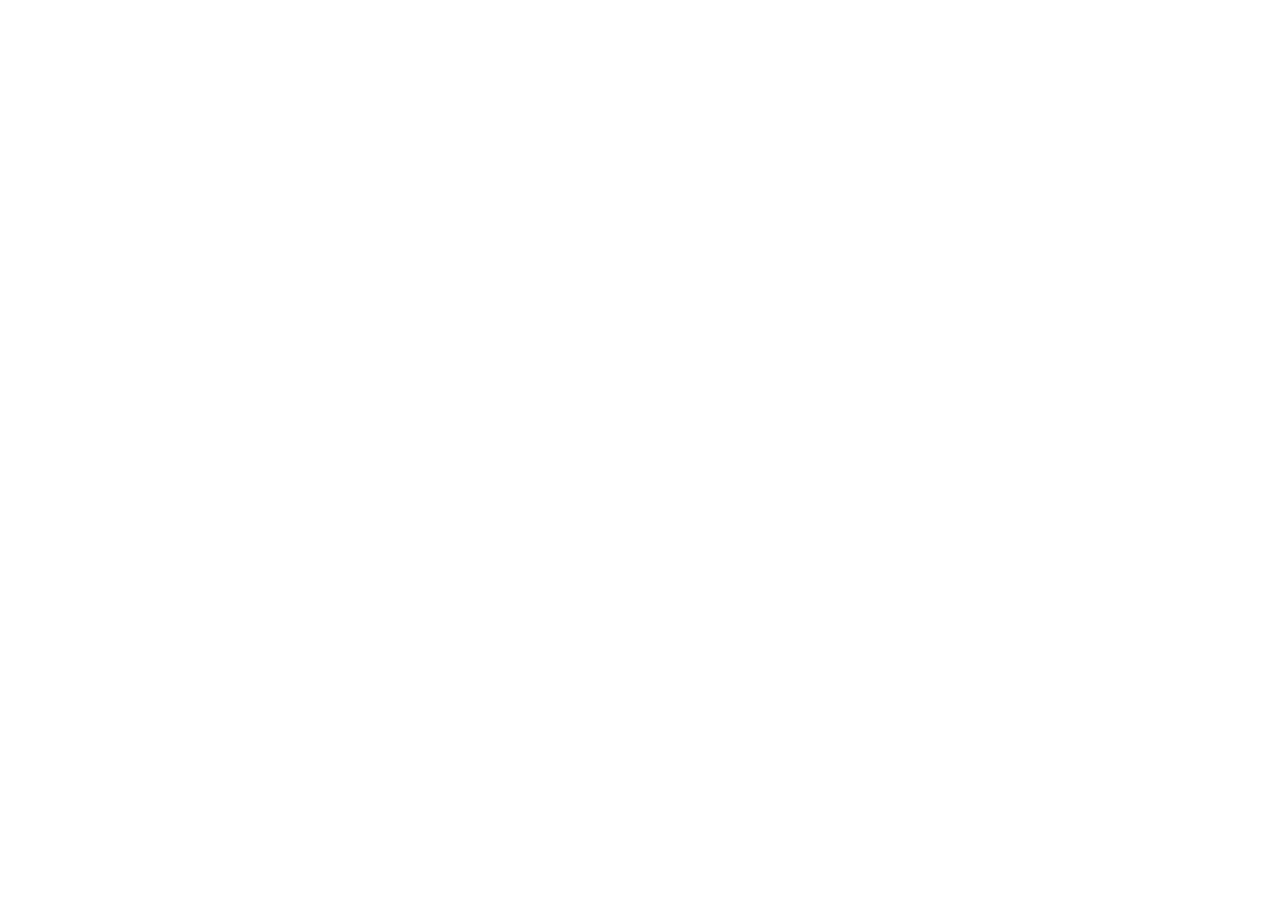
==== commit b408462a: "redirect legacy frost site to canonical host" ====
--- a/index.html
+++ b/index.html
@@ -1,1426 +1,17 @@
-<!DOCTYPE html>
+<!doctype html>
 <html lang="en">
 <head>
-  <meta charset="UTF-8">
-  <meta name="viewport" content="width=device-width, initial-scale=1.0">
-  <title>Frosty Floes | Cool Your Mind, Shape Your Day</title>
-  <link rel="icon" href="./assets/frosty-floes-mark.svg" type="image/svg+xml">
-  <link rel="stylesheet" href="./assets/frosty-floes-brand.css">
-  <meta
-    name="description"
-    content="Frosty Floes is a calm polar world for brain games and light daily tools. Frosty Floes: Sudoku is live now, Blocks is next, and the rest of the map is still open."
-  >
-  <style>
-    :root {
-      --bg-night: #07111d;
-      --bg-deep: #0b2034;
-      --ice: #edf8ff;
-      --mist: rgba(237, 248, 255, 0.72);
-      --line: rgba(173, 226, 255, 0.24);
-      --line-strong: rgba(173, 226, 255, 0.52);
-      --aqua: #9cecff;
-      --mint: #8ff4cd;
-      --sun: #ffd8a7;
-      --ink: #f5fbff;
-      --ink-soft: rgba(245, 251, 255, 0.82);
-      --panel: rgba(10, 25, 40, 0.56);
-      --panel-strong: rgba(10, 25, 40, 0.82);
-      --shadow: 0 28px 80px rgba(2, 10, 20, 0.46);
-      --content-width: min(1140px, calc(100vw - 40px));
-      --title-font: "Iowan Old Style", "Palatino Linotype", "Book Antiqua", Georgia, serif;
-      --body-font: "Avenir Next", "Trebuchet MS", "Segoe UI", sans-serif;
-    }
-
-    * {
-      box-sizing: border-box;
-    }
-
-    html {
-      scroll-behavior: smooth;
-    }
-
-    body {
-      margin: 0;
-      font-family: var(--body-font);
-      color: var(--ink);
-      background:
-        radial-gradient(circle at 18% 18%, rgba(118, 243, 207, 0.2), transparent 30%),
-        radial-gradient(circle at 78% 12%, rgba(114, 213, 255, 0.28), transparent 26%),
-        radial-gradient(circle at 50% 0%, rgba(190, 255, 234, 0.08), transparent 42%),
-        linear-gradient(180deg, #0d2236 0%, var(--bg-night) 40%, #08111b 100%);
-      line-height: 1.6;
-      overflow-x: hidden;
-    }
-
-    body::before,
-    body::after {
-      content: "";
-      position: fixed;
-      inset: auto;
-      pointer-events: none;
-      z-index: 0;
-      filter: blur(18px);
-      opacity: 0.78;
-      mix-blend-mode: screen;
-    }
-
-    body::before {
-      top: 4%;
-      left: -8%;
-      width: 44vw;
-      height: 24vw;
-      background: radial-gradient(circle, rgba(119, 255, 214, 0.24), transparent 62%);
-      animation: aurora-drift 15s ease-in-out infinite alternate;
-    }
-
-    body::after {
-      top: 2%;
-      right: -6%;
-      width: 38vw;
-      height: 18vw;
-      background: radial-gradient(circle, rgba(124, 201, 255, 0.26), transparent 60%);
-      animation: aurora-drift 18s ease-in-out infinite alternate-reverse;
-    }
-
-    a {
-      color: inherit;
-    }
-
-    .site-shell {
-      position: relative;
-      z-index: 1;
-    }
-
-    .topbar {
-      width: var(--content-width);
-      margin: 0 auto;
-      padding: 22px 0 0;
-      display: flex;
-      align-items: center;
-      justify-content: space-between;
-      gap: 20px;
-    }
-
-    .brand-lockup {
-      display: flex;
-      align-items: center;
-      gap: 14px;
-      text-decoration: none;
-    }
-
-    .brand-mark {
-      width: 48px;
-      height: 48px;
-      border-radius: 18px;
-      box-shadow:
-        inset 0 1px 0 rgba(255, 255, 255, 0.35),
-        0 12px 30px rgba(4, 18, 31, 0.34);
-      display: block;
-    }
-
-    .brand-text strong {
-      display: block;
-      font-family: var(--title-font);
-      font-size: 1.05rem;
-      letter-spacing: 0.04em;
-      text-transform: uppercase;
-    }
-
-    .brand-text span {
-      display: block;
-      color: var(--mist);
-      font-size: 0.9rem;
-      letter-spacing: 0.04em;
-      text-transform: uppercase;
-    }
-
-    .nav-links {
-      display: flex;
-      flex-wrap: wrap;
-      gap: 14px;
-      justify-content: flex-end;
-      font-size: 0.95rem;
-    }
-
-    .nav-links a {
-      color: var(--ink-soft);
-      text-decoration: none;
-    }
-
-    .nav-links a:hover,
-    .nav-links a:focus-visible {
-      color: var(--mint);
-    }
-
-    .hero {
-      min-height: calc(100svh - 30px);
-      padding: 34px 0 42px;
-      display: flex;
-      align-items: center;
-    }
-
-    .hero-grid {
-      width: var(--content-width);
-      margin: 0 auto;
-      display: grid;
-      grid-template-columns: minmax(0, 1.1fr) minmax(320px, 0.9fr);
-      gap: 42px;
-      align-items: center;
-    }
-
-    .eyebrow {
-      display: inline-flex;
-      align-items: center;
-      gap: 10px;
-      padding: 8px 14px;
-      border-radius: 999px;
-      border: 1px solid rgba(189, 242, 255, 0.24);
-      background: rgba(8, 21, 35, 0.38);
-      color: var(--mist);
-      font-size: 0.82rem;
-      letter-spacing: 0.08em;
-      text-transform: uppercase;
-    }
-
-    .eyebrow::before {
-      content: "";
-      width: 8px;
-      height: 8px;
-      border-radius: 999px;
-      background: linear-gradient(135deg, var(--sun), var(--mint));
-      box-shadow: 0 0 18px rgba(255, 210, 144, 0.75);
-    }
-
-    .hero-copy h1 {
-      margin: 18px 0 16px;
-      font-family: var(--title-font);
-      font-size: clamp(3.4rem, 8vw, 6.7rem);
-      line-height: 0.92;
-      letter-spacing: -0.04em;
-      text-wrap: balance;
-    }
-
-    .hero-copy h1 span {
-      display: block;
-      font-size: 0.34em;
-      letter-spacing: 0.18em;
-      text-transform: uppercase;
-      color: var(--aqua);
-      margin-bottom: 18px;
-    }
-
-    .hero-copy p {
-      max-width: 31rem;
-      margin: 0;
-      color: var(--ink-soft);
-      font-size: clamp(1.06rem, 2.2vw, 1.2rem);
-    }
-
-    .hero-actions {
-      display: flex;
-      flex-wrap: wrap;
-      gap: 14px;
-      margin-top: 28px;
-    }
-
-    .button {
-      display: inline-flex;
-      align-items: center;
-      justify-content: center;
-      gap: 10px;
-      min-height: 48px;
-      padding: 0 18px;
-      border-radius: 999px;
-      border: 1px solid rgba(198, 242, 255, 0.26);
-      text-decoration: none;
-      font-weight: 700;
-      letter-spacing: 0.02em;
-      transition: transform 160ms ease, border-color 160ms ease, background 160ms ease;
-    }
-
-    .button:hover,
-    .button:focus-visible {
-      transform: translateY(-2px);
-      border-color: rgba(198, 242, 255, 0.52);
-    }
-
-    .button-primary {
-      color: #032031;
-      background: linear-gradient(135deg, #fce1bb 0%, #93f5d2 100%);
-      box-shadow: 0 14px 28px rgba(7, 33, 44, 0.22);
-    }
-
-    .button-secondary {
-      color: var(--ink);
-      background: rgba(7, 24, 37, 0.38);
-      backdrop-filter: blur(10px);
-    }
-
-    .launch-note {
-      margin-top: 20px;
-      color: rgba(245, 251, 255, 0.68);
-      font-size: 0.95rem;
-    }
-
-    .hero-map {
-      position: relative;
-      min-height: 620px;
-      isolation: isolate;
-      border-radius: 40px;
-      border: 1px solid rgba(198, 242, 255, 0.14);
-      background:
-        radial-gradient(circle at 18% 22%, rgba(146, 247, 211, 0.16), transparent 18%),
-        radial-gradient(circle at 76% 22%, rgba(118, 219, 255, 0.24), transparent 24%),
-        radial-gradient(circle at 70% 76%, rgba(138, 243, 214, 0.12), transparent 26%),
-        linear-gradient(180deg, rgba(12, 30, 46, 0.5), rgba(6, 15, 25, 0.95)),
-        linear-gradient(180deg, rgba(29, 88, 130, 0.14), rgba(7, 27, 40, 0.02));
-      box-shadow: var(--shadow);
-      overflow: hidden;
-    }
-
-    .hero-map::before {
-      content: "";
-      position: absolute;
-      inset: 0 0 auto 0;
-      height: 140px;
-      background:
-        radial-gradient(circle at 18% 42%, rgba(150, 247, 210, 0.16), transparent 28%),
-        radial-gradient(circle at 52% 36%, rgba(156, 232, 255, 0.12), transparent 22%),
-        radial-gradient(circle at 78% 40%, rgba(108, 205, 255, 0.16), transparent 28%);
-      filter: blur(18px);
-      opacity: 0.85;
-      animation: aurora-drift 13s ease-in-out infinite alternate;
-    }
-
-    .hero-map::after {
-      content: "";
-      position: absolute;
-      inset: 0;
-      background:
-        linear-gradient(180deg, transparent, rgba(198, 242, 255, 0.02)),
-        linear-gradient(90deg, rgba(198, 242, 255, 0.05) 1px, transparent 1px),
-        linear-gradient(rgba(198, 242, 255, 0.04) 1px, transparent 1px);
-      background-size: auto, 84px 84px, 84px 84px;
-      opacity: 0.16;
-      mask-image: linear-gradient(180deg, rgba(0, 0, 0, 0.8), rgba(0, 0, 0, 0.28) 74%, transparent);
-      pointer-events: none;
-    }
-
-    .map-title {
-      position: absolute;
-      top: 32px;
-      left: 32px;
-      z-index: 3;
-      width: min(18rem, calc(100% - 176px));
-    }
-
-    .map-title h2 {
-      margin: 0;
-      font-family: var(--title-font);
-      font-size: clamp(1.62rem, 2.7vw, 2.12rem);
-      line-height: 1.02;
-      letter-spacing: -0.03em;
-      text-wrap: balance;
-    }
-
-    .map-title p {
-      margin: 12px 0 0;
-      max-width: 22rem;
-      color: var(--mist);
-      font-size: 0.98rem;
-      line-height: 1.55;
-    }
-
-    .status-tag {
-      position: absolute;
-      top: 32px;
-      right: 32px;
-      z-index: 3;
-      padding: 9px 14px;
-      border-radius: 999px;
-      background: rgba(255, 255, 255, 0.08);
-      border: 1px solid rgba(198, 242, 255, 0.18);
-      color: var(--aqua);
-      white-space: nowrap;
-      font-size: 0.82rem;
-      letter-spacing: 0.08em;
-      text-transform: uppercase;
-      backdrop-filter: blur(12px);
-    }
-
-    .floe {
-      position: absolute;
-      z-index: 1;
-      border-radius: 50%;
-      pointer-events: none;
-      box-shadow:
-        inset 0 1px 0 rgba(255, 255, 255, 0.54),
-        0 18px 44px rgba(4, 18, 31, 0.28);
-      animation: floe-bob 8s ease-in-out infinite;
-    }
-
-    .floe::before {
-      content: "";
-      position: absolute;
-      inset: 10% 16%;
-      border-radius: 50%;
-      border: 1px dashed rgba(7, 31, 46, 0.12);
-    }
-
-    .floe::after {
-      content: "";
-      position: absolute;
-      inset: -8%;
-      border-radius: 50%;
-      background: inherit;
-      filter: blur(42px);
-      opacity: 0.16;
-      z-index: -1;
-    }
-
-    .floe-sudoku {
-      left: 34px;
-      bottom: 84px;
-      width: 286px;
-      height: 286px;
-      background:
-        radial-gradient(circle at 32% 24%, rgba(255, 255, 255, 0.86), transparent 18%),
-        linear-gradient(135deg, #fff4d5 0%, #aefbe3 50%, #79dfff 100%);
-    }
-
-    .floe-blocks {
-      top: 148px;
-      right: 60px;
-      width: 180px;
-      height: 180px;
-      background:
-        radial-gradient(circle at 34% 28%, rgba(255, 255, 255, 0.78), transparent 18%),
-        linear-gradient(135deg, #ffe2b6 0%, #a5efff 52%, #6bbdff 100%);
-      animation-delay: 0.8s;
-    }
-
-    .route {
-      position: absolute;
-      z-index: 2;
-      border-top: 1px dashed rgba(185, 238, 255, 0.24);
-      transform-origin: left center;
-      opacity: 0.72;
-    }
-
-    .route-main {
-      left: 250px;
-      top: 304px;
-      width: 226px;
-      transform: rotate(-21deg);
-    }
-
-    .route-future {
-      left: 244px;
-      top: 458px;
-      width: 210px;
-      transform: rotate(10deg);
-    }
-
-    .map-note {
-      position: absolute;
-      z-index: 4;
-      display: block;
-      padding: 18px 20px 16px;
-      border-radius: 24px;
-      text-decoration: none;
-      background:
-        linear-gradient(180deg, rgba(12, 29, 43, 0.76), rgba(7, 17, 29, 0.62));
-      border: 1px solid rgba(198, 242, 255, 0.16);
-      box-shadow: 0 22px 46px rgba(4, 18, 31, 0.24);
-      backdrop-filter: blur(16px);
-      transition: transform 180ms ease, border-color 180ms ease, box-shadow 180ms ease;
-    }
-
-    .map-note:hover,
-    .map-note:focus-visible {
-      transform: translateY(-4px);
-      border-color: rgba(198, 242, 255, 0.32);
-      box-shadow: 0 28px 52px rgba(4, 18, 31, 0.32);
-    }
-
-    .note-kicker {
-      display: inline-block;
-      margin-bottom: 10px;
-      color: var(--aqua);
-      font-size: 0.74rem;
-      letter-spacing: 0.1em;
-      text-transform: uppercase;
-    }
-
-    .map-note strong {
-      display: block;
-      font-family: var(--title-font);
-      font-size: 1.62rem;
-      line-height: 1;
-      letter-spacing: -0.03em;
-    }
-
-    .map-note p {
-      margin: 8px 0 0;
-      color: var(--ink-soft);
-      font-size: 0.94rem;
-      line-height: 1.5;
-    }
-
-    .map-note-sudoku {
-      top: 404px;
-      left: 28px;
-      width: 226px;
-    }
-
-    .map-note-blocks {
-      top: 300px;
-      right: 26px;
-      width: 176px;
-    }
-
-    .open-water {
-      position: absolute;
-      right: 34px;
-      bottom: 26px;
-      z-index: 3;
-      width: 172px;
-      padding-left: 16px;
-      border-left: 1px solid rgba(198, 242, 255, 0.2);
-    }
-
-    .open-water::before {
-      content: "";
-      position: absolute;
-      inset: -24px -22px -20px 0;
-      z-index: -1;
-      border-radius: 34px;
-      background:
-        radial-gradient(circle at 18% 34%, rgba(166, 241, 214, 0.12), transparent 26%),
-        radial-gradient(circle at 78% 70%, rgba(144, 225, 255, 0.16), transparent 30%),
-        linear-gradient(135deg, rgba(16, 40, 57, 0.34), rgba(8, 20, 31, 0));
-      border: 1px solid rgba(198, 242, 255, 0.1);
-    }
-
-    .open-water strong {
-      display: block;
-      margin-top: 6px;
-      font-family: var(--title-font);
-      font-size: 1.08rem;
-      line-height: 1.02;
-      letter-spacing: -0.03em;
-    }
-
-    .open-water p {
-      margin: 8px 0 0;
-      color: var(--ink-soft);
-      font-size: 0.82rem;
-      line-height: 1.4;
-    }
-
-    .map-footer {
-      position: absolute;
-      left: 32px;
-      bottom: 24px;
-      z-index: 3;
-      display: inline-flex;
-      align-items: center;
-      gap: 10px;
-      color: rgba(245, 251, 255, 0.62);
-      font-size: 0.76rem;
-      letter-spacing: 0.12em;
-      text-transform: uppercase;
-    }
-
-    .map-footer::before {
-      content: "";
-      width: 12px;
-      height: 12px;
-      border-radius: 999px;
-      background: linear-gradient(135deg, var(--sun), var(--mint));
-      box-shadow: 0 0 18px rgba(255, 214, 156, 0.5);
-    }
-
-    section {
-      width: var(--content-width);
-      margin: 0 auto;
-      padding: 88px 0;
-    }
-
-    .section-header {
-      max-width: 42rem;
-      margin-bottom: 34px;
-    }
-
-    .section-header p,
-    .body-copy {
-      color: var(--ink-soft);
-    }
-
-    .section-header h2,
-    .feature-copy h2,
-    .support-callout h2,
-    .closing-copy h2 {
-      margin: 0 0 12px;
-      font-family: var(--title-font);
-      font-size: clamp(2.2rem, 4vw, 3.2rem);
-      line-height: 0.98;
-      letter-spacing: -0.03em;
-    }
-
-    .principles {
-      display: grid;
-      grid-template-columns: repeat(3, minmax(0, 1fr));
-      gap: 26px;
-      padding-top: 18px;
-      border-top: 1px solid var(--line);
-    }
-
-    .principle {
-      padding-top: 12px;
-      border-top: 3px solid rgba(148, 236, 213, 0.5);
-    }
-
-    .principle strong {
-      display: block;
-      margin-bottom: 8px;
-      font-size: 1.04rem;
-      letter-spacing: 0.04em;
-      text-transform: uppercase;
-      color: var(--aqua);
-    }
-
-    .principle p {
-      margin: 0;
-      color: var(--ink-soft);
-    }
-
-    .feature-grid {
-      display: grid;
-      grid-template-columns: minmax(0, 1.04fr) minmax(0, 0.96fr);
-      gap: 34px;
-      align-items: stretch;
-    }
-
-    .feature-copy {
-      padding-right: 18px;
-    }
-
-    .feature-list {
-      display: grid;
-      gap: 18px;
-      margin-top: 28px;
-    }
-
-    .feature-item {
-      padding: 0 0 18px;
-      border-bottom: 1px solid var(--line);
-    }
-
-    .feature-item:last-child {
-      border-bottom: none;
-      padding-bottom: 0;
-    }
-
-    .feature-item strong {
-      display: block;
-      margin-bottom: 6px;
-      color: var(--sun);
-      font-size: 1.02rem;
-    }
-
-    .feature-visual {
-      position: relative;
-      padding: 28px;
-      border-radius: 28px;
-      background:
-        linear-gradient(180deg, rgba(255, 255, 255, 0.08), rgba(255, 255, 255, 0.02)),
-        var(--panel);
-      border: 1px solid rgba(198, 242, 255, 0.14);
-      box-shadow: var(--shadow);
-      overflow: hidden;
-    }
-
-    .feature-visual::before {
-      content: "";
-      position: absolute;
-      inset: auto -10% 74% 18%;
-      height: 100px;
-      background: radial-gradient(circle, rgba(136, 241, 214, 0.28), transparent 56%);
-      filter: blur(16px);
-    }
-
-    .sudoku-board {
-      display: grid;
-      grid-template-columns: repeat(3, minmax(0, 1fr));
-      gap: 12px;
-      margin-top: 26px;
-    }
-
-    .sudoku-cell {
-      padding: 18px 16px;
-      border-radius: 18px;
-      background:
-        linear-gradient(180deg, rgba(251, 255, 255, 0.94), rgba(224, 245, 251, 0.9));
-      color: #083049;
-      min-height: 96px;
-      display: flex;
-      flex-direction: column;
-      justify-content: space-between;
-      box-shadow: inset 0 1px 0 rgba(255, 255, 255, 0.82);
-    }
-
-    .sudoku-cell strong {
-      font-family: var(--title-font);
-      font-size: 2rem;
-      line-height: 1;
-    }
-
-    .sudoku-cell span {
-      font-size: 0.82rem;
-      text-transform: uppercase;
-      letter-spacing: 0.08em;
-      color: rgba(8, 48, 73, 0.68);
-    }
-
-    .mini-note {
-      margin-top: 18px;
-      padding: 12px 14px;
-      border-radius: 16px;
-      border: 1px solid rgba(198, 242, 255, 0.14);
-      background: rgba(7, 25, 39, 0.42);
-      color: var(--mist);
-      font-size: 0.94rem;
-    }
-
-    .world-grid {
-      display: grid;
-      grid-template-columns: minmax(0, 1.08fr) minmax(0, 0.92fr);
-      gap: 22px;
-      align-items: stretch;
-    }
-
-    .world-card {
-      position: relative;
-      padding: 26px 26px 24px;
-      border-radius: 28px;
-      background:
-        linear-gradient(180deg, rgba(255, 255, 255, 0.08), rgba(255, 255, 255, 0.02)),
-        var(--panel);
-      border: 1px solid rgba(198, 242, 255, 0.12);
-      min-height: 220px;
-      overflow: hidden;
-    }
-
-    .world-card::before {
-      content: "";
-      position: absolute;
-      inset: auto -18% 70% auto;
-      width: 150px;
-      height: 150px;
-      border-radius: 50%;
-      background: radial-gradient(circle, rgba(154, 238, 255, 0.14), transparent 62%);
-    }
-
-    .world-card strong {
-      display: block;
-      margin: 0 0 8px;
-      font-family: var(--title-font);
-      font-size: clamp(1.52rem, 2.6vw, 2.2rem);
-      line-height: 1.04;
-    }
-
-    .world-card .status {
-      display: inline-block;
-      margin-bottom: 10px;
-      color: var(--aqua);
-      font-size: 0.78rem;
-      letter-spacing: 0.08em;
-      text-transform: uppercase;
-    }
-
-    .world-card p {
-      margin: 0;
-      color: var(--ink-soft);
-    }
-
-    .world-card--primary {
-      min-height: 100%;
-      background:
-        radial-gradient(circle at 78% 16%, rgba(170, 240, 255, 0.14), transparent 24%),
-        linear-gradient(180deg, rgba(255, 255, 255, 0.08), rgba(255, 255, 255, 0.02)),
-        var(--panel);
-    }
-
-    .world-side {
-      display: grid;
-      gap: 22px;
-    }
-
-    .world-card--future {
-      background:
-        radial-gradient(circle at 26% 24%, rgba(159, 245, 210, 0.12), transparent 24%),
-        radial-gradient(circle at 78% 70%, rgba(159, 231, 255, 0.14), transparent 28%),
-        linear-gradient(180deg, rgba(255, 255, 255, 0.08), rgba(255, 255, 255, 0.02)),
-        var(--panel);
-    }
-
-    .future-chips {
-      display: flex;
-      flex-wrap: wrap;
-      gap: 10px;
-      margin-top: 18px;
-    }
-
-    .future-chip {
-      padding: 10px 14px;
-      border-radius: 999px;
-      border: 1px solid rgba(198, 242, 255, 0.16);
-      color: var(--mist);
-      font-size: 0.82rem;
-      letter-spacing: 0.06em;
-      text-transform: uppercase;
-      background: rgba(7, 24, 37, 0.28);
-    }
-
-    .future-note {
-      margin-top: 18px;
-      padding-top: 18px;
-      border-top: 1px solid var(--line);
-      color: rgba(245, 251, 255, 0.66);
-      font-size: 0.95rem;
-    }
-
-    .roadmap-rule {
-      margin-top: 26px;
-      padding-top: 18px;
-      border-top: 1px solid var(--line);
-      color: var(--mist);
-      font-size: 0.98rem;
-    }
-
-    .roadmap-rule strong {
-      color: var(--sun);
-    }
-
-    .philosophy {
-      display: grid;
-      grid-template-columns: minmax(0, 0.9fr) minmax(0, 1.1fr);
-      gap: 32px;
-      align-items: start;
-      padding: 36px;
-      border-radius: 30px;
-      background:
-        linear-gradient(135deg, rgba(10, 30, 45, 0.92), rgba(9, 20, 33, 0.7));
-      border: 1px solid rgba(198, 242, 255, 0.12);
-      box-shadow: var(--shadow);
-    }
-
-    .philosophy-quote {
-      font-family: var(--title-font);
-      font-size: clamp(2rem, 4vw, 3rem);
-      line-height: 1;
-      letter-spacing: -0.03em;
-      color: var(--mint);
-    }
-
-    .philosophy-points {
-      display: grid;
-      gap: 18px;
-    }
-
-    .philosophy-points div {
-      padding-bottom: 18px;
-      border-bottom: 1px solid var(--line);
-    }
-
-    .philosophy-points div:last-child {
-      padding-bottom: 0;
-      border-bottom: none;
-    }
-
-    .support-grid {
-      display: grid;
-      grid-template-columns: minmax(0, 1fr) minmax(290px, 0.9fr);
-      gap: 32px;
-      align-items: start;
-    }
-
-    .support-callout,
-    .legal-panel {
-      padding: 28px;
-      border-radius: 28px;
-      border: 1px solid rgba(198, 242, 255, 0.12);
-      background:
-        linear-gradient(180deg, rgba(255, 255, 255, 0.06), rgba(255, 255, 255, 0.02)),
-        var(--panel-strong);
-      box-shadow: var(--shadow);
-    }
-
-    .support-callout p,
-    .legal-panel p,
-    .legal-links a {
-      color: var(--ink-soft);
-    }
-
-    .support-email {
-      display: inline-flex;
-      align-items: center;
-      gap: 10px;
-      padding: 12px 16px;
-      border-radius: 999px;
-      border: 1px solid rgba(198, 242, 255, 0.18);
-      background: rgba(8, 24, 38, 0.44);
-      text-decoration: none;
-      font-weight: 700;
-      margin: 10px 0 18px;
-    }
-
-    .support-email:hover,
-    .support-email:focus-visible {
-      border-color: rgba(198, 242, 255, 0.42);
-    }
-
-    .legal-links {
-      display: grid;
-      gap: 14px;
-      margin-top: 18px;
-    }
-
-    .legal-links a {
-      display: flex;
-      align-items: center;
-      justify-content: space-between;
-      gap: 12px;
-      text-decoration: none;
-      padding-bottom: 14px;
-      border-bottom: 1px solid var(--line);
-    }
-
-    .legal-links a:last-child {
-      padding-bottom: 0;
-      border-bottom: none;
-    }
-
-    .closing {
-      padding-top: 0;
-      padding-bottom: 54px;
-    }
-
-    .closing-copy {
-      display: flex;
-      align-items: end;
-      justify-content: space-between;
-      gap: 22px;
-      padding-top: 22px;
-      border-top: 1px solid var(--line);
-    }
-
-    .closing-copy p {
-      margin: 0;
-      max-width: 40rem;
-      color: rgba(245, 251, 255, 0.62);
-    }
-
-    .badge-row {
-      display: flex;
-      flex-wrap: wrap;
-      gap: 10px;
-    }
-
-    .badge {
-      padding: 8px 12px;
-      border-radius: 999px;
-      border: 1px solid rgba(198, 242, 255, 0.16);
-      color: var(--mist);
-      font-size: 0.78rem;
-      letter-spacing: 0.08em;
-      text-transform: uppercase;
-    }
-
-    @keyframes aurora-drift {
-      0% { transform: translate3d(-10px, 0, 0) scale(0.98); }
-      100% { transform: translate3d(14px, 10px, 0) scale(1.04); }
-    }
-
-    @keyframes floe-bob {
-      0%, 100% { transform: translateY(0); }
-      50% { transform: translateY(-8px); }
-    }
-
-    @media (max-width: 980px) {
-      .hero {
-        min-height: auto;
-      }
-
-      .hero-grid,
-      .feature-grid,
-      .philosophy,
-      .support-grid,
-      .closing-copy {
-        grid-template-columns: 1fr;
-      }
-
-      .principles,
-      .world-grid {
-        grid-template-columns: repeat(2, minmax(0, 1fr));
-      }
-
-      .hero-map {
-        min-height: 700px;
-      }
-
-      .topbar {
-        align-items: flex-start;
-        flex-direction: column;
-      }
-    }
-
-    @media (max-width: 720px) {
-      :root {
-        --content-width: min(100vw - 28px, 100%);
-      }
-
-      .topbar {
-        padding-top: 18px;
-        gap: 12px;
-      }
-
-      .brand-mark {
-        width: 42px;
-        height: 42px;
-        border-radius: 14px;
-      }
-
-      .nav-links {
-        gap: 10px;
-        font-size: 0.9rem;
-      }
-
-      .hero {
-        padding: 20px 0 28px;
-      }
-
-      .eyebrow {
-        padding: 7px 12px;
-        font-size: 0.76rem;
-      }
-
-      .hero-copy h1 {
-        margin: 14px 0 12px;
-        font-size: clamp(2.7rem, 15vw, 4.1rem);
-      }
-
-      .hero-copy p {
-        font-size: 1rem;
-      }
-
-      .hero-actions {
-        margin-top: 22px;
-        gap: 12px;
-      }
-
-      .button {
-        min-height: 46px;
-      }
-
-      .launch-note {
-        display: none;
-      }
-
-      .hero-map {
-        min-height: 720px;
-      }
-
-      .map-title {
-        position: static;
-        width: auto;
-        padding: 24px 24px 0;
-      }
-
-      .status-tag {
-        position: static;
-        display: inline-flex;
-        margin: 16px 24px 0;
-      }
-
-      .floe-sudoku {
-        left: 20px;
-        bottom: 174px;
-        width: 220px;
-        height: 220px;
-      }
-
-      .floe-blocks {
-        top: 252px;
-        right: 28px;
-        width: 150px;
-        height: 150px;
-      }
-
-      .map-note strong {
-        font-size: 1.52rem;
-      }
-
-      .map-note-sudoku {
-        top: 158px;
-        left: 24px;
-        right: 118px;
-        width: auto;
-      }
-
-      .map-note-blocks {
-        top: 388px;
-        right: 24px;
-        width: 170px;
-      }
-
-      .route-main {
-        left: 192px;
-        top: 354px;
-        width: 118px;
-        transform: rotate(-11deg);
-      }
-
-      .route-future {
-        left: 154px;
-        top: 446px;
-        width: 168px;
-        transform: rotate(18deg);
-      }
-
-      .open-water {
-        left: 24px;
-        right: 24px;
-        bottom: 32px;
-        width: auto;
-        padding-left: 18px;
-      }
-
-      .map-footer {
-        left: 24px;
-        bottom: 194px;
-      }
-
-      .principles,
-      .world-grid,
-      .sudoku-board {
-        grid-template-columns: 1fr;
-      }
-
-      section {
-        padding: 68px 0;
-      }
-
-      .feature-visual,
-      .support-callout,
-      .legal-panel,
-      .philosophy {
-        padding: 22px;
-      }
-    }
-
-    @media (prefers-reduced-motion: reduce) {
-      html {
-        scroll-behavior: auto;
-      }
-
-      *,
-      *::before,
-      *::after {
-        animation: none !important;
-        transition: none !important;
-      }
-    }
-  </style>
+  <meta charset="utf-8">
+  <meta name="viewport" content="width=device-width, initial-scale=1">
+  <meta name="robots" content="noindex, nofollow">
+  <meta http-equiv="refresh" content="0; url=https://frosty-floes-site.pages.dev/">
+  <link rel="canonical" href="https://frosty-floes-site.pages.dev/">
+  <title>Redirecting to Frosty Floes</title>
+  <script>
+    window.location.replace("https://frosty-floes-site.pages.dev/");
+  </script>
 </head>
-<body class="ff-page">
-  <div class="site-shell">
-    <header class="topbar">
-      <a class="brand-lockup" href="#top" aria-label="Frosty Floes home">
-        <img class="brand-mark" src="./assets/frosty-floes-mark.svg" alt="">
-        <span class="brand-text">
-          <strong>Frosty Floes</strong>
-          <span>Polar Brain &amp; Daily Calm</span>
-        </span>
-      </a>
-
-      <nav class="nav-links" aria-label="Primary">
-        <a href="#world">World</a>
-        <a href="#sudoku">Sudoku</a>
-        <a href="#support">Support</a>
-        <a href="./support.html">Support Page</a>
-        <a href="./privacy-policy.html">Privacy</a>
-      </nav>
-    </header>
-
-    <main id="top">
-      <section class="hero">
-        <div class="hero-grid">
-          <div class="hero-copy">
-            <div class="eyebrow">One quiet world. Many clever little rituals.</div>
-            <h1>
-              <span>Frosty Floes</span>
-              Cool your mind, shape your day.
-            </h1>
-            <p>
-              Frosty Floes is a calm polar universe for brain games and light daily tools.
-              <strong>Frosty Floes: Sudoku</strong> is already live.
-              <strong>Frosty Floes: Blocks</strong> is the next clear step. The rest of the map is still forming.
-            </p>
-
-            <div class="hero-actions">
-              <a class="button button-primary" href="#world">Explore The World</a>
-              <a class="button button-secondary" href="./support.html">Get Support</a>
-              <a class="button button-secondary" href="./privacy-policy.html">Privacy Policy</a>
-            </div>
-
-            <p class="launch-note">
-              Designed for quiet repeat visits:
-              playful, clear, soothing, and honest about what is real now versus what is still just direction.
-            </p>
-          </div>
-
-          <div class="hero-map" aria-label="Frosty Floes world map">
-            <div class="map-title">
-              <h2>Only two islands are named right now.</h2>
-              <p>Sudoku proves the tone. Blocks is next. Beyond that, the world stays open until something truly fits.</p>
-            </div>
-            <div class="status-tag">Sudoku live now</div>
-
-            <div class="floe floe-sudoku" aria-hidden="true"></div>
-            <a class="map-note map-note-sudoku" href="#sudoku" aria-label="Frosty Floes Sudoku">
-              <span class="note-kicker">Live flagship</span>
-              <strong>Sudoku</strong>
-              <p>Logic floe with daily challenges, hints, notes, and revive already out in the world.</p>
-            </a>
-
-            <div class="floe floe-blocks" aria-hidden="true"></div>
-            <a class="map-note map-note-blocks" href="#world" aria-label="Frosty Floes Blocks roadmap">
-              <span class="note-kicker">Next up</span>
-              <strong>Blocks</strong>
-              <p>Short-burst combo play is the next confirmed island.</p>
-            </a>
-
-            <div class="open-water" aria-label="Open future direction">
-              <span class="note-kicker">Open horizon</span>
-              <strong>The rest stays open.</strong>
-              <p>After Blocks, the next island should earn its place.</p>
-            </div>
-
-            <span class="route route-main" aria-hidden="true"></span>
-            <span class="route route-future" aria-hidden="true"></span>
-            <div class="map-footer" aria-hidden="true">One mascot, many moods</div>
-          </div>
-        </div>
-      </section>
-
-      <section aria-labelledby="core-positioning">
-        <div class="section-header">
-          <h2 id="core-positioning">A calm brand with a repeatable product shape.</h2>
-          <p>
-            The anchor is not “make more apps.” The anchor is a recognizable Frosty Floes feeling:
-            cool, cute, clever, and rewarding in under ten minutes.
-          </p>
-        </div>
-
-        <div class="principles">
-          <div class="principle">
-            <strong>One hero</strong>
-            <p>Keep one penguin mascot at the center so every app feels like a different outfit, not a different company.</p>
-          </div>
-          <div class="principle">
-            <strong>One cadence</strong>
-            <p>Every product should deliver a complete loop in roughly 30 seconds to 10 minutes, whether it is play, focus, or capture.</p>
-          </div>
-          <div class="principle">
-            <strong>One visual language</strong>
-            <p>Ice glass surfaces, aurora light, quiet typography, and gentle motion create a world that is instantly ownable.</p>
-          </div>
-        </div>
-      </section>
-
-      <section id="sudoku" aria-labelledby="flagship-title">
-        <div class="feature-grid">
-          <div class="feature-copy">
-            <h2 id="flagship-title">Frosty Floes: Sudoku is the flagship island.</h2>
-            <p class="body-copy">
-              The current release already carries the right spine: icy atmosphere, four difficulty lanes,
-              daily challenges, hints, notes, and revive. That makes Sudoku the right first proof of the whole world.
-            </p>
-
-            <div class="feature-list">
-              <div class="feature-item">
-                <strong>Daily return loop</strong>
-                <p class="body-copy">Challenge structure gives the universe a heartbeat. It teaches users to check back without asking for heavyweight commitment.</p>
-              </div>
-              <div class="feature-item">
-                <strong>Soft mastery</strong>
-                <p class="body-copy">Four difficulty bands let the app feel intelligent without becoming severe or productivity-coded.</p>
-              </div>
-              <div class="feature-item">
-                <strong>Recovery over punishment</strong>
-                <p class="body-copy">Hints, notes, and revive support the “calm but capable” tone that can carry into whatever light ritual or game earns the next slot.</p>
-              </div>
-            </div>
-          </div>
-
-          <div class="feature-visual" aria-label="Sudoku feature summary">
-            <div class="badge-row">
-              <span class="badge">Daily Challenge</span>
-              <span class="badge">Hints &amp; Notes</span>
-              <span class="badge">Revive</span>
-              <span class="badge">4 Difficulty Paths</span>
-            </div>
-
-            <div class="sudoku-board">
-              <div class="sudoku-cell">
-                <strong>4</strong>
-                <span>Easy Drift</span>
-              </div>
-              <div class="sudoku-cell">
-                <strong>7</strong>
-                <span>Daily Route</span>
-              </div>
-              <div class="sudoku-cell">
-                <strong>9</strong>
-                <span>Hard Ice</span>
-              </div>
-              <div class="sudoku-cell">
-                <strong>1</strong>
-                <span>Hint Ready</span>
-              </div>
-              <div class="sudoku-cell">
-                <strong>5</strong>
-                <span>Notes On</span>
-              </div>
-              <div class="sudoku-cell">
-                <strong>3</strong>
-                <span>Revive Path</span>
-              </div>
-            </div>
-
-            <p class="mini-note">
-              The world-building move is simple: present Sudoku as the first floe in a larger polar system,
-              not as an isolated app with a temporary support page.
-            </p>
-          </div>
-        </div>
-      </section>
-
-      <section id="world" aria-labelledby="world-title">
-        <div class="section-header">
-          <h2 id="world-title">The roadmap should stay honest while the brand gets stronger.</h2>
-          <p>
-            The current commitment is simple: one live flagship, one clear next product, and a wider world that is still intentionally undecided.
-          </p>
-        </div>
-
-        <div class="world-grid">
-          <article class="world-card world-card--primary">
-            <span class="status">Live now</span>
-            <strong>Frosty Floes: Sudoku</strong>
-            <p>Logic, daily challenges, hints, notes, revive, and the first proof that the Frosty Floes tone can sustain repeat play.</p>
-            <p class="future-note">This is the anchor product. It tells users what the world feels like before anything else exists.</p>
-          </article>
-          <div class="world-side">
-            <article class="world-card">
-              <span class="status">Next up</span>
-              <strong>Frosty Floes: Blocks</strong>
-              <p>Short-burst combo energy is the next most natural expansion: a faster loop, a broader audience, and the same cold-air clarity.</p>
-              <p class="future-note">This is the only named follow-up that feels committed enough to say out loud.</p>
-            </article>
-
-            <article class="world-card world-card--future">
-              <span class="status">Open horizon</span>
-              <strong>The rest is still intentionally undecided.</strong>
-              <p>There may be more islands later, but not because the brand needs nine boxes on a roadmap. The next product after Blocks should earn its place.</p>
-              <div class="future-chips" aria-label="Possible directions">
-                <span class="future-chip">brain games</span>
-                <span class="future-chip">focus tools</span>
-                <span class="future-chip">daily rituals</span>
-              </div>
-              <p class="roadmap-rule"><strong>Rule:</strong> if a future product does not feel calm, clever, and easy to revisit in under ten minutes, it should not wear the Frosty Floes name.</p>
-            </article>
-          </div>
-        </div>
-      </section>
-
-      <section aria-labelledby="philosophy-title">
-        <div class="philosophy">
-          <div>
-            <h2 id="philosophy-title">The strongest shared rule is pacing.</h2>
-            <div class="philosophy-quote">Every app should feel complete before the ice melts.</div>
-          </div>
-          <div class="philosophy-points">
-            <div>
-              <strong>30 seconds to start</strong>
-              <p class="body-copy">The entry cost has to stay tiny. That is what makes casual play and light utility feel like the same ecosystem.</p>
-            </div>
-            <div>
-              <strong>10 minutes to satisfaction</strong>
-              <p class="body-copy">A short, finite reward loop becomes the brand signature across games, notes, focus, and habits.</p>
-            </div>
-            <div>
-              <strong>Quiet, not empty</strong>
-              <p class="body-copy">The mood should stay clean and soothing without drifting into sterile productivity UI or noisy toy-box design.</p>
-            </div>
-          </div>
-        </div>
-      </section>
-
-      <section id="support" aria-labelledby="support-title">
-        <div class="support-grid">
-          <div class="support-callout">
-            <h2 id="support-title">Support stays easy while the brand grows.</h2>
-            <p>
-              Frosty Floes can become the mother brand immediately, even if the support inbox and store metadata are still transitioning behind the scenes.
-              For now, the current live support address remains the safest public contact.
-            </p>
-            <a class="support-email" href="mailto:support@sudokumaster.app">support@sudokumaster.app</a>
-            <p>
-              For bug reports, include the app name, device model, iOS version, and a short description of what happened.
-            </p>
-          </div>
-
-          <aside class="legal-panel">
-            <h2>Store-ready links</h2>
-            <p>Use these pages anywhere you need stable public support and privacy URLs while the world expands.</p>
-            <div class="legal-links">
-              <a href="./support.html">
-                <span>Dedicated support page</span>
-                <span>Open</span>
-              </a>
-              <a href="./privacy-policy.html">
-                <span>Sudoku privacy policy</span>
-                <span>Open</span>
-              </a>
-              <a href="./app-ads.txt">
-                <span>app-ads.txt</span>
-                <span>Open</span>
-              </a>
-            </div>
-          </aside>
-        </div>
-      </section>
-
-      <section class="closing" aria-labelledby="closing-title">
-        <div class="closing-copy">
-          <div>
-            <h2 id="closing-title">Frosty Floes should feel like one world before the roadmap gets crowded.</h2>
-            <p>
-              This page now does the right thing: it makes the brand legible, names only what is real, and leaves enough open water for the rest of the project to emerge without pretending it is already settled.
-            </p>
-          </div>
-          <div class="badge-row" aria-label="Brand pillars">
-            <span class="badge">Calm</span>
-            <span class="badge">Cute</span>
-            <span class="badge">Clever</span>
-            <span class="badge">Daily</span>
-          </div>
-        </div>
-      </section>
-    </main>
-  </div>
+<body>
+  <p>Redirecting to <a href="https://frosty-floes-site.pages.dev/">frosty-floes-site.pages.dev</a>.</p>
 </body>
 </html>
